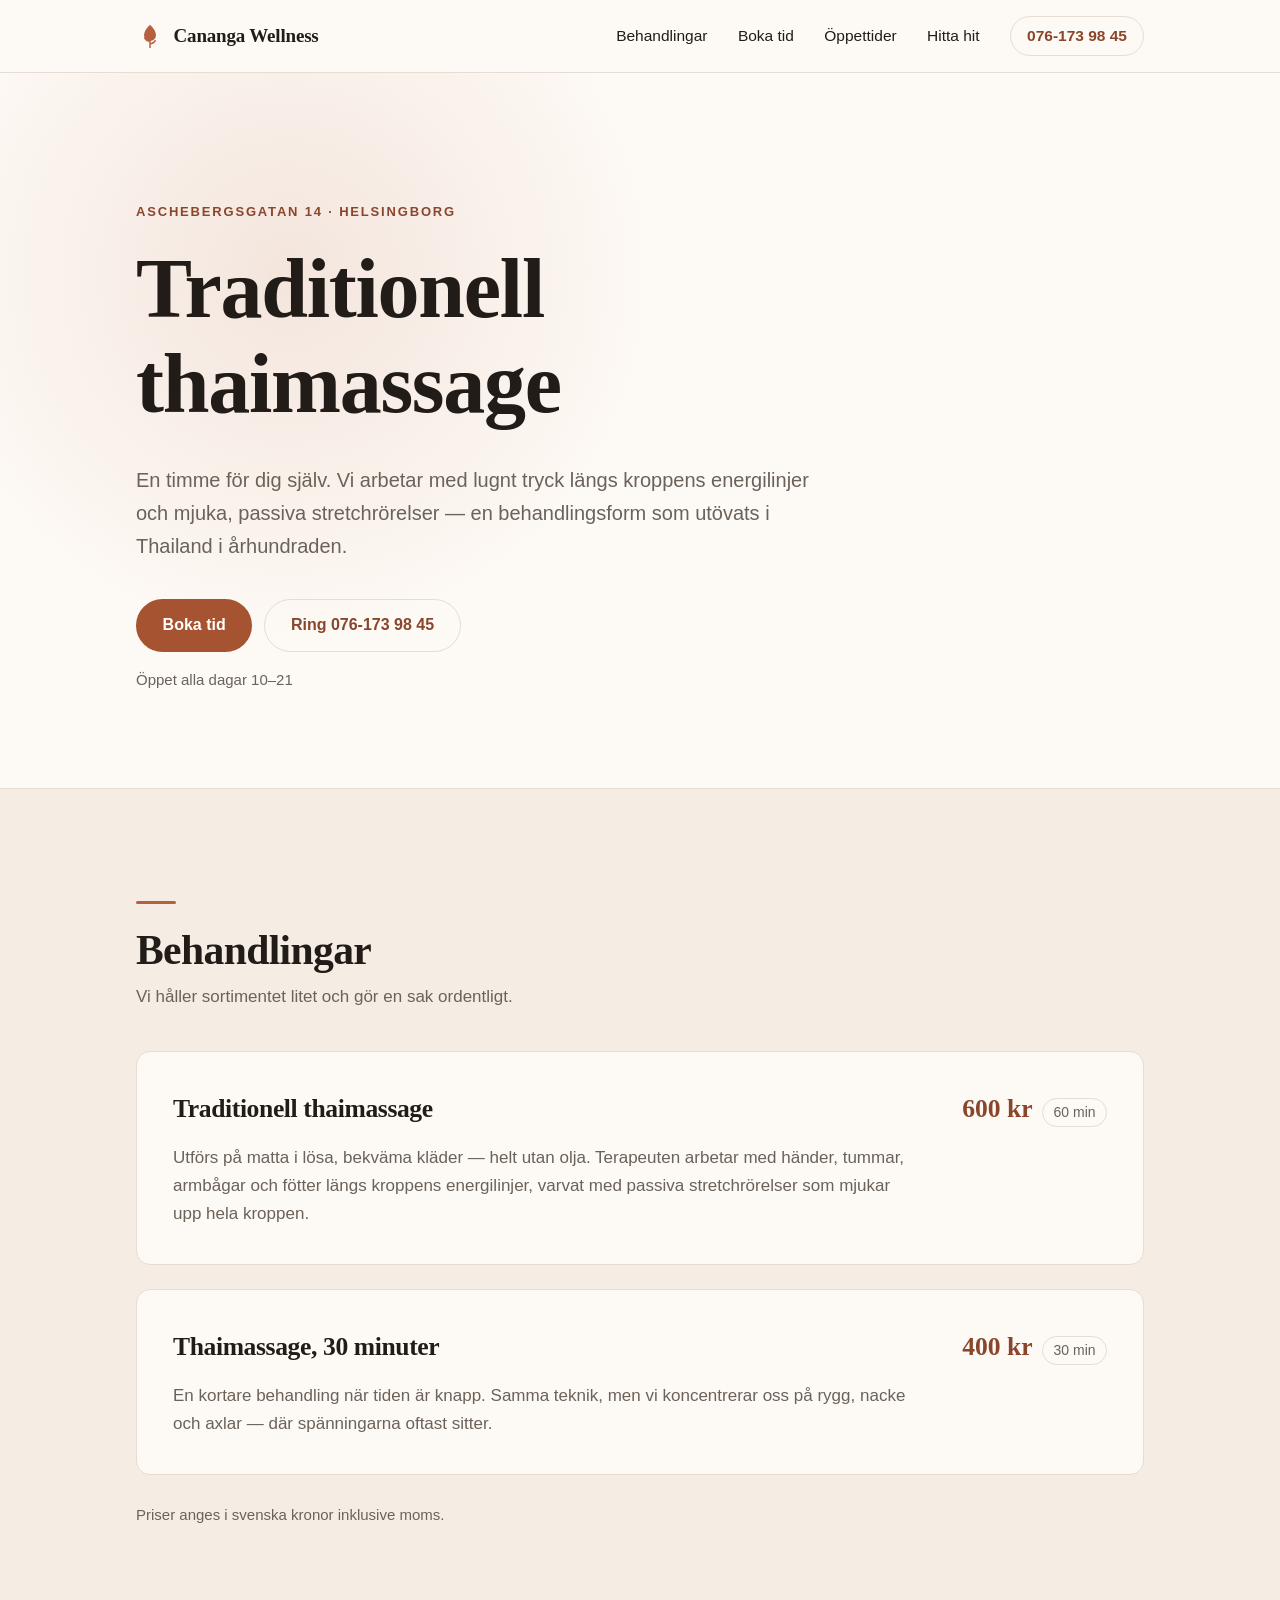
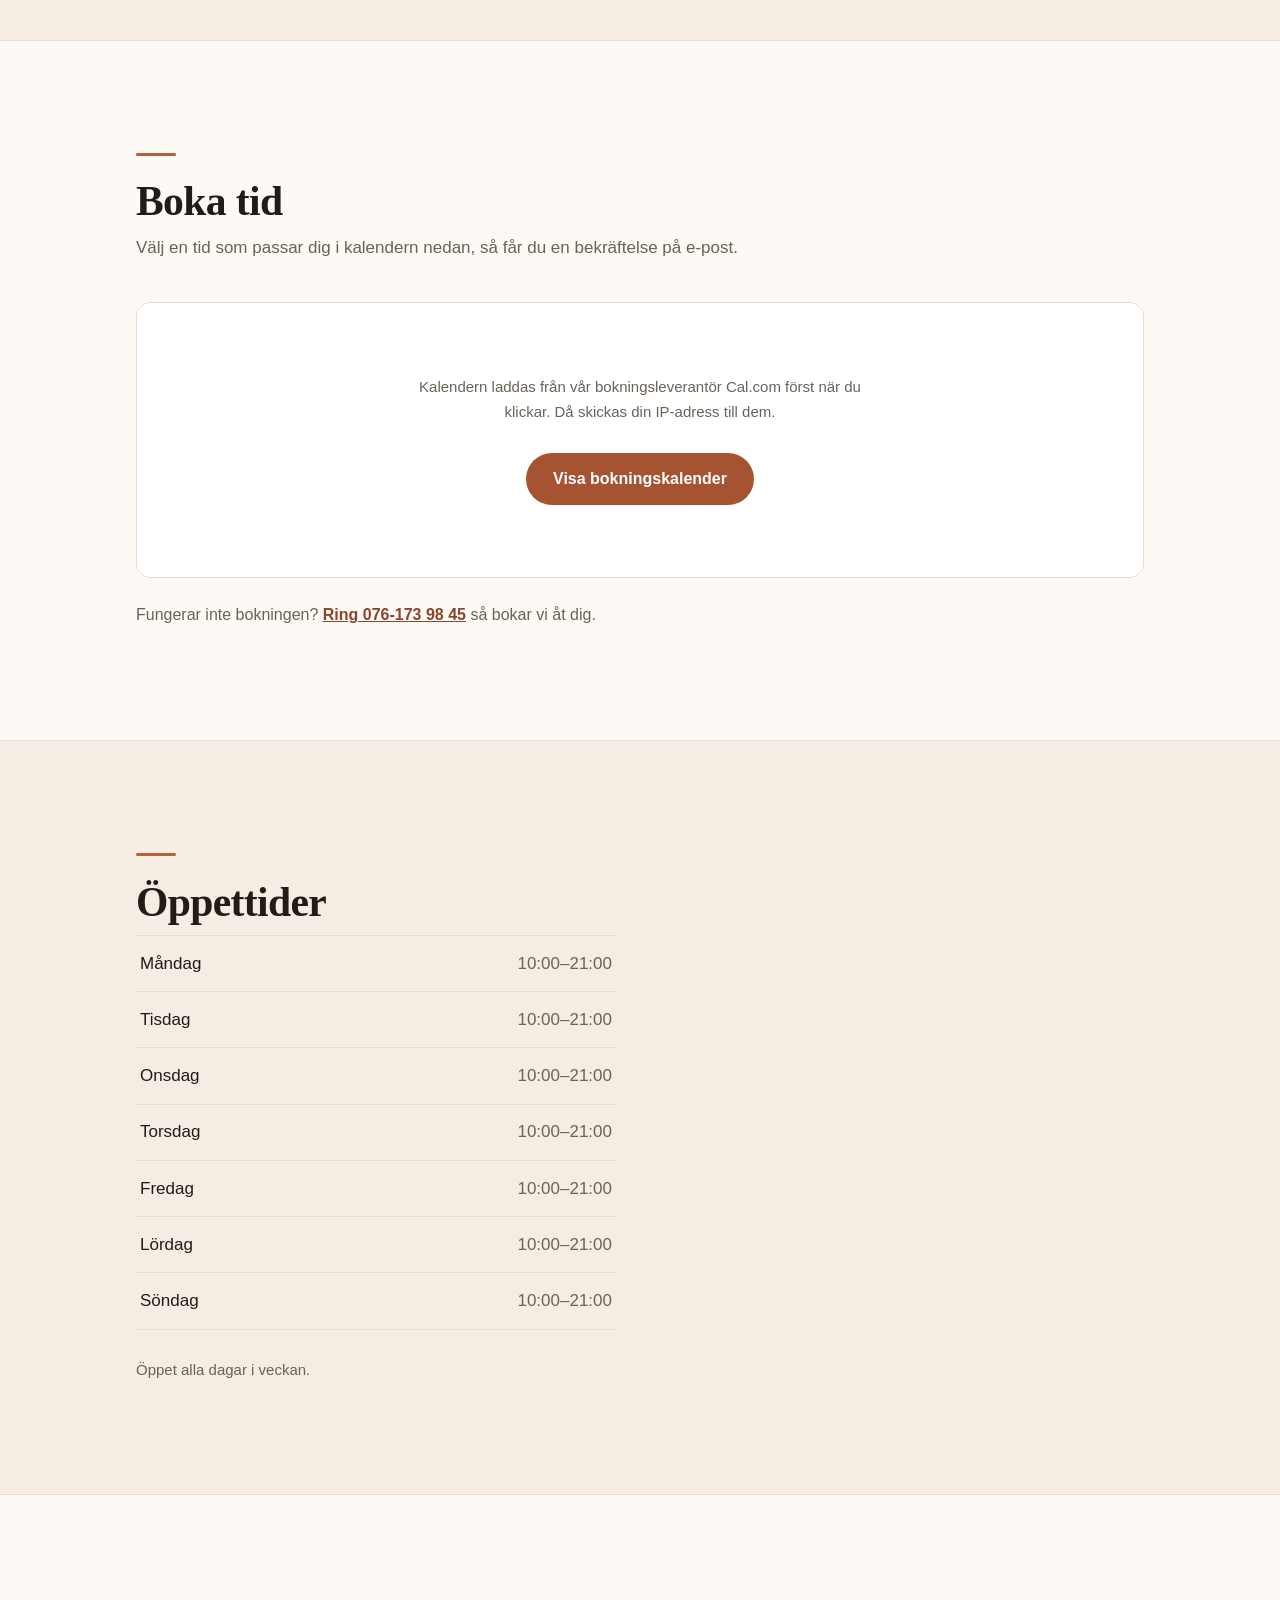
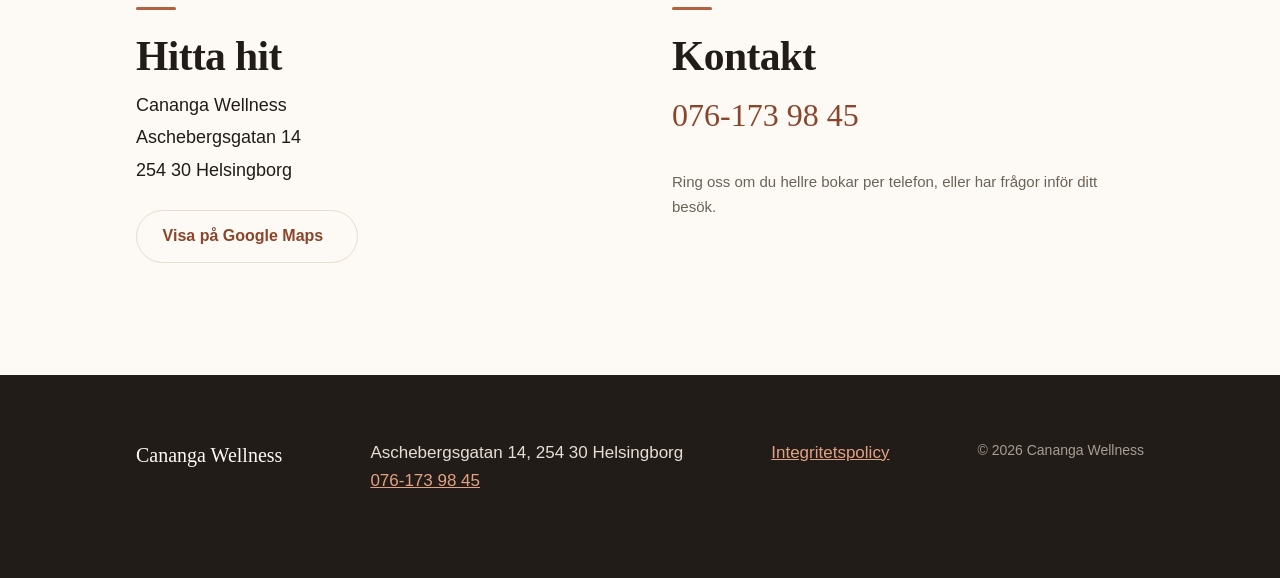
==== index.html @ cac39900 "Lägg till Thaimassage 30 minuter för 400 kr Ny behandling i översikten, med matchande Offer i JSON-L" ====
<!DOCTYPE html>
<html lang="sv">
<head>
<meta charset="utf-8">
<meta name="viewport" content="width=device-width, initial-scale=1">

<title>Cananga Wellness – Traditionell thaimassage i Helsingborg</title>
<meta name="description" content="Traditionell thaimassage i Helsingborg. 30 min för 400 kr eller 60 min för 600 kr. Öppet alla dagar 10–21 på Aschebergsgatan 14. Boka tid online.">
<link rel="canonical" href="https://peraakesson-cloud.github.io/cananga-wellness/">

<meta name="theme-color" content="#FDF9F4">
<link rel="icon" href="img/favicon.svg" type="image/svg+xml">

<!-- Open Graph / delning i sociala medier och chattappar -->
<meta property="og:type" content="website">
<meta property="og:locale" content="sv_SE">
<meta property="og:site_name" content="Cananga Wellness">
<meta property="og:title" content="Cananga Wellness – Traditionell thaimassage i Helsingborg">
<meta property="og:description" content="Traditionell thaimassage: 30 min för 400 kr eller 60 min för 600 kr. Öppet alla dagar 10–21 på Aschebergsgatan 14 i Helsingborg.">
<meta property="og:url" content="https://peraakesson-cloud.github.io/cananga-wellness/">
<meta property="og:image" content="https://peraakesson-cloud.github.io/cananga-wellness/img/og-image.png">
<meta property="og:image:width" content="1200">
<meta property="og:image:height" content="630">
<meta property="og:image:alt" content="Cananga Wellness – traditionell thaimassage i Helsingborg">
<meta name="twitter:card" content="summary_large_image">

<link rel="stylesheet" href="css/style.css">

<!-- Markerar att JavaScript fungerar, så mobilmenyn kan fällas ihop direkt.
     Utan JavaScript visas alla menylänkar som en vanlig lista i stället. -->
<script>document.documentElement.className += ' js';</script>
</head>

<body>

<a class="skip" href="#innehall">Hoppa till innehåll</a>

<header class="site-head">
  <div class="wrap site-head__inner">

    <a class="brand" href="#top">
      <span class="brand__mark" aria-hidden="true">
        <svg viewBox="0 0 32 32" width="28" height="28" focusable="false">
          <path d="M16 3c4.5 4 6.8 8 6.8 12a6.8 6.8 0 0 1-13.6 0c0-4 2.3-8 6.8-12z" fill="currentColor"/>
          <path d="M16 17v12M16 22c-2.6 0-4.7-1.4-6-3.6M16 25c2.6 0 4.7-1.4 6-3.6"
                fill="none" stroke="currentColor" stroke-width="1.7" stroke-linecap="round"/>
        </svg>
      </span>
      <span class="brand__name">Cananga&nbsp;Wellness</span>
    </a>

    <button class="nav-toggle" type="button" aria-expanded="false" aria-controls="huvudmeny">
      <span class="nav-toggle__bars" aria-hidden="true"><span></span><span></span><span></span></span>
      <span class="nav-toggle__text">Meny</span>
    </button>

    <nav id="huvudmeny" class="nav" aria-label="Huvudmeny">
      <ul class="nav__list">
        <li><a href="#behandlingar">Behandlingar</a></li>
        <li><a href="#boka">Boka tid</a></li>
        <li><a href="#oppettider">Öppettider</a></li>
        <li><a href="#hitta-hit">Hitta hit</a></li>
        <li class="nav__cta"><a class="btn btn--ghost" href="tel:+46761739845">076-173&nbsp;98&nbsp;45</a></li>
      </ul>
    </nav>

  </div>
</header>

<main id="innehall">

  <!-- ===================== HERO ===================== -->
  <section class="hero" id="top">
    <div class="wrap hero__inner">
      <p class="eyebrow">Aschebergsgatan 14 &middot; Helsingborg</p>
      <h1 class="hero__title">Traditionell thaimassage</h1>
      <p class="lead">
        En timme för dig själv. Vi arbetar med lugnt tryck längs kroppens
        energilinjer och mjuka, passiva stretchrörelser — en behandlingsform
        som utövats i Thailand i århundraden.
      </p>
      <p class="hero__actions">
        <a class="btn btn--primary" href="#boka">Boka tid</a>
        <a class="btn btn--quiet" href="tel:+46761739845">Ring 076-173&nbsp;98&nbsp;45</a>
      </p>
      <p class="hero__meta">Öppet alla dagar 10–21</p>
    </div>
  </section>

  <!-- ===================== BEHANDLINGAR ===================== -->
  <section class="section section--alt" id="behandlingar">
    <div class="wrap">
      <h2 class="section__title">Behandlingar</h2>
      <p class="section__intro">
        Vi håller sortimentet litet och gör en sak ordentligt.
      </p>

      <ul class="treatments">

        <!-- EN BEHANDLING = ETT <li>-BLOCK. Kopiera hela blocket for att lagga till fler. -->
        <li class="treatment">
          <div class="treatment__head">
            <h3 class="treatment__name">Traditionell thaimassage</h3>
            <p class="treatment__price">
              <span class="treatment__amount">600&nbsp;kr</span>
              <span class="treatment__time">60 min</span>
            </p>
          </div>
          <p class="treatment__desc">
            Utförs på matta i lösa, bekväma kläder — helt utan olja. Terapeuten
            arbetar med händer, tummar, armbågar och fötter längs kroppens
            energilinjer, varvat med passiva stretchrörelser som mjukar upp
            hela kroppen.
          </p>
        </li>

        <li class="treatment">
          <div class="treatment__head">
            <h3 class="treatment__name">Thaimassage, 30 minuter</h3>
            <p class="treatment__price">
              <span class="treatment__amount">400&nbsp;kr</span>
              <span class="treatment__time">30 min</span>
            </p>
          </div>
          <p class="treatment__desc">
            En kortare behandling när tiden är knapp. Samma teknik, men vi
            koncentrerar oss på rygg, nacke och axlar — där spänningarna
            oftast sitter.
          </p>
        </li>
        <!-- SLUT PÅ BEHANDLINGSBLOCK -->

      </ul>

      <p class="fineprint">Priser anges i svenska kronor inklusive moms.</p>
    </div>
  </section>

  <!-- ===================== BOKA ===================== -->
  <section class="section" id="boka">
    <div class="wrap">
      <h2 class="section__title">Boka tid</h2>
      <p class="section__intro">
        Välj en tid som passar dig i kalendern nedan, så får du en bekräftelse
        på e-post.
      </p>

      <!-- ==========================================================
           BOKNINGSWIDGET — START
           ==========================================================
           ALLT som rör bokningssystemet ligger mellan den här
           kommentaren och "BOKNINGSWIDGET — SLUT" längre ner.
           Inget annat på webbplatsen är beroende av det. Vill du byta
           till en annan leverantör (Bokadirekt, Setmore, Boka.se ...)
           — radera hela blocket och klistra in deras kod i stället.

           KALENDERN ÄR INKOPPLAD och pekar på event-typen "60m" hos
           Cal.com-kontot per-mikael-akesson-vjsgfw.

           VILL DU BYTA TILL EN ANNAN EVENT-TYP (t.ex. en 90-minuters):
             1. Skapa event-typen i Cal.com och kopiera dess
                inbäddningskod ("Embed" → "Inline").
             2. I den koden står två saker du behöver:
                  Cal("init", "90m", ...)        ← namnrymden
                  calLink: "ditt-namn/90m"       ← länken
             3. Skriv in dem på raderna märkta "ÄNDRA HÄR" nedan.

           GLÖM INTE: ställ in Availability i Cal.com till 10:00–21:00
           alla dagar, annars går det att boka tider ni har stängt.
           ========================================================== -->

      <div class="booking">

        <script>
          /* ÄNDRA HÄR — allt som står efter cal.com/ i din bokningslänk */
          var CAL_LINK = "per-mikael-akesson-vjsgfw/60m";

          /* Namnrymden Cal.com använder för just den här kalendern.
             Står som andra argumentet i Cal("init", "60m", ...) i koden
             du kopierar från Cal.com. Byter du event-typ — byt även här. */
          var CAL_NAMESPACE = "60m";
        </script>

        <!-- Visas innan besökaren har öppnat kalendern.
             Ingen kontakt med Cal.com sker förrän man klickar. -->
        <div class="booking__gate" id="cal-gate">
          <p class="booking__gate-text">
            Kalendern laddas från vår bokningsleverantör Cal.com först när du
            klickar. Då skickas din IP-adress till dem.
          </p>
          <button class="btn btn--primary" type="button" id="cal-load">Visa bokningskalender</button>
        </div>

        <!-- Här renderas kalendern -->
        <div class="booking__mount" id="cal-mount" hidden></div>

        <!-- Visas bara om CAL_LINK inte är ifylld ännu -->
        <div class="booking__setup" id="cal-setup" hidden>
          <p><strong>Bokningskalendern är inte inkopplad ännu.</strong></p>
          <p>
            Följ instruktionerna i kommentaren i <code>index.html</code>
            (sök efter <code>ÄNDRA HÄR</code>) för att koppla in Cal.com.
            Så länge den här rutan syns kan besökare boka via telefon.
          </p>
        </div>

        <!-- Visas om kalendern inte gick att ladda -->
        <div class="booking__error" id="cal-error" hidden>
          <p><strong>Kalendern kunde inte laddas just nu.</strong></p>
          <p>Ring oss så bokar vi åt dig.</p>
        </div>

      </div>

      <script>
      (function () {
        var PLACEHOLDER = "DITT-ANVANDARNAMN/thaimassage";
        var gate  = document.getElementById("cal-gate");
        var mount = document.getElementById("cal-mount");
        var setup = document.getElementById("cal-setup");
        var error = document.getElementById("cal-error");
        var btn   = document.getElementById("cal-load");
        if (!gate || !mount) return;

        /* Inte konfigurerad ännu → visa instruktionsrutan i stället */
        if (typeof CAL_LINK !== "string" || CAL_LINK === PLACEHOLDER || CAL_LINK === "") {
          gate.hidden = true;
          setup.hidden = false;
          return;
        }

        /* Klick-för-att-ladda: ingen tredjepartskod körs innan besökaren vill det.
           Vill du att kalendern ska laddas direkt när sidan öppnas — byt raden
           btn.addEventListener("click", load);  mot enbart:  load();          */
        btn.addEventListener("click", load);

        function load() {
          gate.hidden = true;
          mount.hidden = false;
          btn.disabled = true;

          /* Cal.coms officiella inbäddningsskript */
          (function (C, A, L) {
            var p = function (a, ar) { a.q.push(ar); };
            var d = C.document;
            C.Cal = C.Cal || function () {
              var cal = C.Cal, ar = arguments;
              if (!cal.loaded) {
                cal.ns = {}; cal.q = cal.q || [];
                var s = d.createElement("script");
                s.src = A;
                s.onerror = fail;
                d.head.appendChild(s);
                cal.loaded = true;
              }
              if (ar[0] === L) {
                var api = function () { p(api, arguments); };
                var ns = ar[1];
                api.q = api.q || [];
                if (typeof ns === "string") {
                  cal.ns[ns] = cal.ns[ns] || api;
                  p(cal.ns[ns], ar); p(cal, ["initNamespace", ns]);
                } else { p(cal, ar); }
                return;
              }
              p(cal, ar);
            };
          })(window, "https://app.cal.com/embed/embed.js", "init");

          Cal("init", CAL_NAMESPACE, { origin: "https://app.cal.com" });

          Cal.config = Cal.config || {};
          Cal.config.forwardQueryParams = true;

          Cal.ns[CAL_NAMESPACE]("inline", {
            elementOrSelector: "#cal-mount",
            config: { layout: "month_view", useSlotsViewOnSmallScreen: "true" },
            calLink: CAL_LINK
          });

          Cal.ns[CAL_NAMESPACE]("ui", {
            hideEventTypeDetails: false,
            layout: "month_view",
            cssVarsPerTheme: { light: { "cal-brand": "#A65331" } }
          });

          /* Syns ingen kalender inom 10 sekunder — visa telefonalternativet */
          setTimeout(function () {
            if (!mount.querySelector("iframe")) fail();
          }, 10000);
        }

        function fail() {
          mount.hidden = true;
          error.hidden = false;
        }
      })();
      </script>

      <noscript>
        <div class="booking__error">
          <p><strong>Bokningskalendern kräver JavaScript.</strong></p>
          <p>Ring oss så bokar vi åt dig.</p>
        </div>
      </noscript>

      <!-- ==========================================================
           BOKNINGSWIDGET — SLUT
           ========================================================== -->

      <!-- Telefonnumret ligger UTANFÖR widgeten med flit: det syns
           även om bokningssystemet ligger nere eller blockeras. -->
      <p class="booking__fallback">
        Fungerar inte bokningen?
        <a href="tel:+46761739845">Ring 076-173&nbsp;98&nbsp;45</a>
        så bokar vi åt dig.
      </p>

    </div>
  </section>

  <!-- ===================== ÖPPETTIDER ===================== -->
  <section class="section section--alt" id="oppettider">
    <div class="wrap">
      <h2 class="section__title">Öppettider</h2>

      <!-- ÖPPETTIDER — ändra tiderna här. Skriv "Stängt" på en dag ni håller stängt. -->
      <dl class="hours">
        <div class="hours__row"><dt>Måndag</dt><dd>10:00–21:00</dd></div>
        <div class="hours__row"><dt>Tisdag</dt><dd>10:00–21:00</dd></div>
        <div class="hours__row"><dt>Onsdag</dt><dd>10:00–21:00</dd></div>
        <div class="hours__row"><dt>Torsdag</dt><dd>10:00–21:00</dd></div>
        <div class="hours__row"><dt>Fredag</dt><dd>10:00–21:00</dd></div>
        <div class="hours__row"><dt>Lördag</dt><dd>10:00–21:00</dd></div>
        <div class="hours__row"><dt>Söndag</dt><dd>10:00–21:00</dd></div>
      </dl>
      <!-- SLUT ÖPPETTIDER — ändra samma tider i JSON-LD längst ner i filen -->

      <p class="fineprint">Öppet alla dagar i veckan.</p>
    </div>
  </section>

  <!-- ===================== HITTA HIT ===================== -->
  <section class="section" id="hitta-hit">
    <div class="wrap contact">
      <div class="contact__block">
        <h2 class="section__title">Hitta hit</h2>
        <address class="contact__address">
          Cananga Wellness<br>
          Aschebergsgatan 14<br>
          254 30 Helsingborg
        </address>
        <p>
          <a class="btn btn--quiet" href="https://www.google.com/maps/search/?api=1&amp;query=Aschebergsgatan+14%2C+254+30+Helsingborg"
             target="_blank" rel="noopener noreferrer">
            Visa på Google Maps<span class="visually-hidden"> (öppnas i ny flik)</span>
          </a>
        </p>
      </div>

      <div class="contact__block">
        <h2 class="section__title">Kontakt</h2>
        <p class="contact__phone">
          <a href="tel:+46761739845">076-173&nbsp;98&nbsp;45</a>
        </p>
        <p class="fineprint">Ring oss om du hellre bokar per telefon, eller har frågor inför ditt besök.</p>

        <!-- E-POST: fyll i adressen och ta bort kommentarstecknen runt raden för att visa den
        <p class="contact__mail"><a href="mailto:info@example.se">info@example.se</a></p>
        -->
      </div>
    </div>
  </section>

</main>

<footer class="site-foot">
  <div class="wrap site-foot__inner">
    <p class="site-foot__brand">Cananga Wellness</p>
    <p>
      Aschebergsgatan 14, 254 30 Helsingborg<br>
      <a href="tel:+46761739845">076-173&nbsp;98&nbsp;45</a>
    </p>
    <p>
      <a href="integritetspolicy.html">Integritetspolicy</a>
    </p>
    <p class="site-foot__copy">&copy; <span id="ar">2026</span> Cananga Wellness</p>
  </div>
</footer>

<!-- Fast bokningsknapp i underkant på mobil -->
<div class="mobile-cta" id="mobil-cta" hidden>
  <a class="btn btn--primary" href="#boka">Boka tid</a>
  <a class="btn btn--quiet" href="tel:+46761739845">Ring</a>
</div>

<script src="js/main.js"></script>

<!-- =========================================================
     STRUKTURERAD DATA för Google (schema.org).
     Ändrar du adress, telefon, pris eller öppettider ovan —
     ändra samma sak här, annars visar Google gammal info.
     ========================================================= -->
<script type="application/ld+json">
{
  "@context": "https://schema.org",
  "@type": "DaySpa",
  "name": "Cananga Wellness",
  "description": "Traditionell thaimassage i Helsingborg. 60 minuters behandling.",
  "url": "https://peraakesson-cloud.github.io/cananga-wellness/",
  "image": "https://peraakesson-cloud.github.io/cananga-wellness/img/og-image.png",
  "telephone": "+46761739845",
  "priceRange": "400–600 kr",
  "currenciesAccepted": "SEK",
  "address": {
    "@type": "PostalAddress",
    "streetAddress": "Aschebergsgatan 14",
    "postalCode": "254 30",
    "addressLocality": "Helsingborg",
    "addressRegion": "Skåne län",
    "addressCountry": "SE"
  },
  "hasMap": "https://www.google.com/maps/search/?api=1&query=Aschebergsgatan+14%2C+254+30+Helsingborg",
  "openingHoursSpecification": [
    {
      "@type": "OpeningHoursSpecification",
      "dayOfWeek": ["Monday","Tuesday","Wednesday","Thursday","Friday","Saturday","Sunday"],
      "opens": "10:00",
      "closes": "21:00"
    }
  ],
  "makesOffer": [
    {
      "@type": "Offer",
      "price": "600",
      "priceCurrency": "SEK",
      "availability": "https://schema.org/InStock",
      "itemOffered": {
        "@type": "Service",
        "name": "Traditionell thaimassage",
        "serviceType": "Thaimassage"
      }
    },
    {
      "@type": "Offer",
      "price": "400",
      "priceCurrency": "SEK",
      "availability": "https://schema.org/InStock",
      "itemOffered": {
        "@type": "Service",
        "name": "Thaimassage, 30 minuter",
        "serviceType": "Thaimassage"
      }
    }
  ]
}
</script>

</body>
</html>
---- css/style.css ----
/* ==========================================================================
   Cananga Wellness — stilmall
   --------------------------------------------------------------------------
   Vill du byta färg på hela webbplatsen? Ändra bara värdena under :root
   här nedanför. Allt annat följer med automatiskt.
   ========================================================================== */

:root {

  /* --- FÄRGER ------------------------------------------------------------
     Kontrast mot gräddvit bakgrund (WCAG AA kräver minst 4,5:1 för text):
       --ink        på --cream ... 15,9:1
       --ink-soft   på --cream ...  5,7:1
       --accent-ink på --cream ...  6,7:1
       vit text     på --accent-deep 5,4:1
     Byter du färger — kontrollera på https://webaim.org/resources/contrastchecker/
     -------------------------------------------------------------------- */
  --cream:       #FDF9F4;   /* sidbakgrund */
  --cream-alt:   #F5EDE4;   /* varannan sektion */
  --ink:         #211C18;   /* brödtext och rubriker */
  --ink-soft:    #6B6259;   /* dämpad text */
  --accent:      #B5603F;   /* dekor: linjer, ikoner */
  --accent-deep: #A65331;   /* knappbakgrund (vit text ovanpå) */
  --accent-ink:  #8A462C;   /* länkar och accentfärgad text */
  --line:        #E7DCD1;   /* tunna avdelare */
  --white:       #FFFFFF;

  /* --- TYPSNITT (systemtypsnitt, laddas inte från nätet) --------------- */
  --font-display: "Iowan Old Style", "Palatino Linotype", Palatino,
                  "Book Antiqua", Georgia, "Times New Roman", serif;
  --font-body:    -apple-system, BlinkMacSystemFont, "Segoe UI", Roboto,
                  "Helvetica Neue", Arial, "Noto Sans", sans-serif;

  /* --- MÅTT ------------------------------------------------------------ */
  --wrap:      68rem;
  --gutter:    clamp(1.25rem, 5vw, 2.5rem);
  --section-y: clamp(3.5rem, 10vw, 7rem);
  --radius:    14px;
}

/* --------------------------------------------------------------------------
   Grundläggande återställning
   -------------------------------------------------------------------------- */

*, *::before, *::after { box-sizing: border-box; }

html {
  scroll-behavior: smooth;
  scroll-padding-top: 5rem;      /* så rubriken inte hamnar under sidhuvudet */
  -webkit-text-size-adjust: 100%;
}

body {
  margin: 0;
  background: var(--cream);
  color: var(--ink);
  font-family: var(--font-body);
  font-size: 1.0625rem;
  line-height: 1.65;
  -webkit-font-smoothing: antialiased;
  text-rendering: optimizeLegibility;
}

h1, h2, h3 {
  font-family: var(--font-display);
  font-weight: 600;
  line-height: 1.12;
  letter-spacing: -0.015em;
  margin: 0 0 0.5em;
  text-wrap: balance;
}

p { margin: 0 0 1.15em; }
p:last-child { margin-bottom: 0; }

a { color: var(--accent-ink); }
a:hover { text-decoration-thickness: 2px; }

ul { margin: 0; padding: 0; list-style: none; }

img, svg { max-width: 100%; height: auto; }

code {
  font-family: ui-monospace, SFMono-Regular, Menlo, Consolas, monospace;
  font-size: 0.9em;
  background: var(--cream-alt);
  padding: 0.1em 0.35em;
  border-radius: 4px;
}

[hidden] { display: none !important; }

/* Synlig tangentbordsfokus — viktigt för tillgänglighet */
:focus-visible {
  outline: 3px solid var(--accent-ink);
  outline-offset: 3px;
  border-radius: 3px;
}

/* --------------------------------------------------------------------------
   Hjälpklasser
   -------------------------------------------------------------------------- */

.wrap {
  width: 100%;
  max-width: var(--wrap);
  margin-inline: auto;
  padding-inline: var(--gutter);
}

.visually-hidden {
  position: absolute;
  width: 1px; height: 1px;
  padding: 0; margin: -1px;
  overflow: hidden;
  clip-path: inset(50%);
  white-space: nowrap;
}

/* "Hoppa till innehåll" — syns bara vid tangentbordsnavigering */
.skip {
  position: absolute;
  left: 0.75rem;
  top: -4rem;
  z-index: 100;
  background: var(--ink);
  color: var(--cream);
  padding: 0.7rem 1.1rem;
  border-radius: 0 0 var(--radius) var(--radius);
  text-decoration: none;
  transition: top 0.15s ease;
}
.skip:focus { top: 0; }

.eyebrow {
  font-size: 0.8125rem;
  letter-spacing: 0.14em;
  text-transform: uppercase;
  color: var(--accent-ink);
  font-weight: 600;
  margin-bottom: 1.25rem;
}

.lead {
  font-size: clamp(1.0625rem, 1.4vw + 0.7rem, 1.25rem);
  color: var(--ink-soft);
  max-width: 34em;
}

.fineprint {
  font-size: 0.9375rem;
  color: var(--ink-soft);
  margin-top: 1.75rem;
}

/* --------------------------------------------------------------------------
   Knappar
   -------------------------------------------------------------------------- */

.btn {
  display: inline-flex;
  align-items: center;
  justify-content: center;
  gap: 0.5rem;
  min-height: 3rem;                /* bekväm träffyta på mobil */
  padding: 0.75rem 1.6rem;
  border: 1px solid transparent;
  border-radius: 999px;
  font: inherit;
  font-weight: 600;
  font-size: 1rem;
  text-decoration: none;
  cursor: pointer;
  transition: background-color 0.15s ease, color 0.15s ease,
              border-color 0.15s ease, transform 0.1s ease;
}
.btn:active { transform: translateY(1px); }

.btn--primary {
  background: var(--accent-deep);
  color: var(--white);
}
.btn--primary:hover { background: #8F4728; }
.btn--primary:disabled { opacity: 0.55; cursor: default; }

.btn--quiet {
  background: transparent;
  color: var(--accent-ink);
  border-color: var(--line);
}
.btn--quiet:hover {
  border-color: var(--accent);
  background: var(--cream-alt);
}

.btn--ghost {
  background: transparent;
  color: var(--accent-ink);
  border-color: var(--line);
  min-height: 2.5rem;
  padding: 0.4rem 1rem;
  font-size: 0.9375rem;
}
.btn--ghost:hover { border-color: var(--accent); }

/* --------------------------------------------------------------------------
   Sidhuvud och meny
   -------------------------------------------------------------------------- */

.site-head {
  border-bottom: 1px solid var(--line);
  background: var(--cream);
}

.site-head__inner {
  display: flex;
  align-items: center;
  justify-content: space-between;
  gap: 1rem;
  min-height: 4.5rem;
  flex-wrap: wrap;
}

.brand {
  display: inline-flex;
  align-items: center;
  gap: 0.6rem;
  color: var(--ink);
  text-decoration: none;
  font-family: var(--font-display);
  font-size: 1.1875rem;
  font-weight: 600;
  letter-spacing: -0.01em;
}
.brand__mark { color: var(--accent); display: inline-flex; }

.nav__list {
  display: flex;
  align-items: center;
  gap: clamp(1rem, 2.5vw, 1.9rem);
}

.nav a {
  color: var(--ink);
  text-decoration: none;
  font-size: 0.96875rem;
  padding-block: 0.4rem;
}
.nav a:hover { color: var(--accent-ink); }
.nav__cta a { color: var(--accent-ink); }

.nav-toggle { display: none; }

/* Mobilmeny: JS lägger klassen "js" på <html>, därför göms menyn bara
   när JavaScript faktiskt fungerar. Utan JS syns alla länkar direkt. */
@media (max-width: 47.99em) {
  .js .nav-toggle {
    display: inline-flex;
    align-items: center;
    gap: 0.55rem;
    background: transparent;
    border: 1px solid var(--line);
    border-radius: 999px;
    padding: 0.5rem 1rem;
    font: inherit;
    font-size: 0.9375rem;
    font-weight: 600;
    color: var(--ink);
    cursor: pointer;
  }
  .nav-toggle__bars {
    display: inline-grid;
    gap: 3px;
    width: 16px;
  }
  .nav-toggle__bars span {
    height: 2px;
    background: currentColor;
    border-radius: 2px;
  }

  .js .nav { display: none; flex-basis: 100%; }
  .js .nav[data-open="true"] { display: block; }

  .nav__list {
    flex-direction: column;
    align-items: stretch;
    gap: 0;
    padding-bottom: 0.75rem;
  }
  .nav__list > li + li { border-top: 1px solid var(--line); }
  .nav a { display: block; padding: 0.85rem 0.25rem; }
  .nav__cta { padding-top: 0.75rem; border-top: 0 !important; }
  .nav__cta a { display: inline-flex; }
}

/* --------------------------------------------------------------------------
   Hero
   -------------------------------------------------------------------------- */

.hero {
  padding-block: clamp(3.5rem, 12vw, 8rem) clamp(3rem, 9vw, 6rem);
  position: relative;
  overflow: hidden;
}

/* Mjuk, dekorativ ljusfläck bakom rubriken */
.hero::before {
  content: "";
  position: absolute;
  inset: -30% 45% auto auto;
  width: min(52rem, 90vw);
  aspect-ratio: 1;
  background: radial-gradient(circle, rgba(181, 96, 63, 0.13), transparent 62%);
  pointer-events: none;
  z-index: 0;
}

.hero__inner { position: relative; z-index: 1; }

.hero__title {
  font-size: clamp(2.75rem, 10vw, 5.25rem);
  margin-bottom: 0.4em;
  /* Smal spalt så rubriken bryts i två rader — utan <br>, så att
     skärmläsare läser "Traditionell thaimassage" som två ord. */
  max-width: 9em;
}

.hero__actions {
  display: flex;
  flex-wrap: wrap;
  gap: 0.75rem;
  margin-top: 2.25rem;
  margin-bottom: 1rem;
}

.hero__meta {
  font-size: 0.9375rem;
  color: var(--ink-soft);
}

/* --------------------------------------------------------------------------
   Sektioner
   -------------------------------------------------------------------------- */

.section { padding-block: var(--section-y); }

.section--alt {
  background: var(--cream-alt);
  border-block: 1px solid var(--line);
}

.section__title {
  font-size: clamp(1.75rem, 4.5vw, 2.6rem);
  margin-bottom: 0.6rem;
}

/* Kort accentstreck ovanför varje sektionsrubrik */
.section__title::before {
  content: "";
  display: block;
  width: 2.5rem;
  height: 3px;
  background: var(--accent);
  border-radius: 2px;
  margin-bottom: 1.4rem;
}

.section__intro {
  color: var(--ink-soft);
  max-width: 38em;
  margin-bottom: 2.5rem;
}

/* --------------------------------------------------------------------------
   Behandlingar
   -------------------------------------------------------------------------- */

.treatments {
  display: grid;
  gap: 1.25rem;
}

.treatment {
  background: var(--cream);
  border: 1px solid var(--line);
  border-radius: var(--radius);
  padding: clamp(1.5rem, 4vw, 2.25rem);
}

.treatment__head {
  display: flex;
  flex-wrap: wrap;
  align-items: baseline;
  justify-content: space-between;
  gap: 0.5rem 1.5rem;
  margin-bottom: 0.85rem;
}

.treatment__name {
  font-size: clamp(1.3rem, 3vw, 1.6rem);
  margin: 0;
}

.treatment__price {
  margin: 0;
  display: flex;
  align-items: baseline;
  gap: 0.6rem;
  white-space: nowrap;
}

.treatment__amount {
  font-family: var(--font-display);
  font-size: clamp(1.3rem, 3vw, 1.6rem);
  font-weight: 600;
  color: var(--accent-ink);
}

.treatment__time {
  font-size: 0.875rem;
  color: var(--ink-soft);
  border: 1px solid var(--line);
  border-radius: 999px;
  padding: 0.15rem 0.65rem;
}

.treatment__desc {
  color: var(--ink-soft);
  max-width: 44em;
  margin: 0;
}

/* --------------------------------------------------------------------------
   Bokning
   -------------------------------------------------------------------------- */

.booking {
  border: 1px solid var(--line);
  border-radius: var(--radius);
  background: var(--white);
  overflow: hidden;
}

.booking__gate {
  padding: clamp(2.5rem, 8vw, 4.5rem) clamp(1.25rem, 5vw, 2.5rem);
  text-align: center;
}

.booking__gate-text {
  color: var(--ink-soft);
  font-size: 0.9375rem;
  max-width: 30em;
  margin-inline: auto;
  margin-bottom: 1.75rem;
}

.booking__mount {
  min-height: 34rem;
  width: 100%;
  overflow: auto;
}

.booking__setup,
.booking__error {
  padding: clamp(1.5rem, 5vw, 2.25rem);
  background: #FBF3E4;
  border-top: 3px solid var(--accent);
  color: var(--ink);
  font-size: 0.96875rem;
}
.booking__setup p:last-child,
.booking__error p:last-child { margin-bottom: 0; }

.booking__fallback {
  margin-top: 1.5rem;
  font-size: 1rem;
  color: var(--ink-soft);
}
.booking__fallback a { font-weight: 600; white-space: nowrap; }

/* --------------------------------------------------------------------------
   Öppettider
   -------------------------------------------------------------------------- */

.hours {
  margin: 0;
  max-width: 30rem;
  border-top: 1px solid var(--line);
}

.hours__row {
  display: flex;
  justify-content: space-between;
  gap: 1.5rem;
  padding: 0.85rem 0.25rem;
  border-bottom: 1px solid var(--line);
}

.hours dt { color: var(--ink); }
.hours dd {
  margin: 0;
  color: var(--ink-soft);
  font-variant-numeric: tabular-nums;
}

/* --------------------------------------------------------------------------
   Hitta hit / kontakt
   -------------------------------------------------------------------------- */

.contact {
  display: grid;
  gap: clamp(2.5rem, 7vw, 4rem);
}

.contact__address {
  font-style: normal;
  font-size: 1.125rem;
  line-height: 1.8;
  margin-bottom: 1.5rem;
}

.contact__phone {
  font-family: var(--font-display);
  font-size: clamp(1.5rem, 4.5vw, 2rem);
  margin-bottom: 0.75rem;
}
.contact__phone a { text-decoration: none; }
.contact__phone a:hover { text-decoration: underline; }

/* --------------------------------------------------------------------------
   Sidfot
   -------------------------------------------------------------------------- */

.site-foot {
  background: var(--ink);
  color: #E6DED6;
  padding-block: clamp(2.5rem, 7vw, 4rem);
}

.site-foot a { color: #E3A184; }          /* 7,8:1 mot mörk bakgrund */

.site-foot__inner {
  display: grid;
  gap: 1.5rem;
}

.site-foot__brand {
  font-family: var(--font-display);
  font-size: 1.25rem;
  color: var(--cream);
  margin: 0;
}

.site-foot__copy {
  font-size: 0.875rem;
  color: #A79C92;                          /* 5,4:1 mot --ink */
  margin: 0;
}

/* --------------------------------------------------------------------------
   Fast bokningsknapp längst ner på mobil
   -------------------------------------------------------------------------- */

.mobile-cta {
  position: fixed;
  left: 0; right: 0; bottom: 0;
  z-index: 50;
  display: flex;
  gap: 0.6rem;
  padding: 0.7rem var(--gutter);
  padding-bottom: calc(0.7rem + env(safe-area-inset-bottom, 0px));
  background: rgba(253, 249, 244, 0.94);
  backdrop-filter: blur(8px);
  border-top: 1px solid var(--line);
}
.mobile-cta .btn { flex: 1; }
.mobile-cta .btn--quiet { flex: 0 0 auto; background: var(--white); }

/* Extra luft i botten så sidfoten inte hamnar bakom knapparna */
body.has-mobile-cta { padding-bottom: 5.5rem; }

@media (min-width: 48em) {
  .mobile-cta { display: none !important; }
  body.has-mobile-cta { padding-bottom: 0; }
}

/* --------------------------------------------------------------------------
   Innehållssidor (integritetspolicy, 404)
   -------------------------------------------------------------------------- */

.page { padding-block: clamp(3rem, 8vw, 5rem); }

.prose { max-width: 42rem; }

.prose h1 { font-size: clamp(2rem, 6vw, 3rem); margin-bottom: 0.6em; }

.prose h2 {
  font-size: clamp(1.25rem, 3vw, 1.6rem);
  margin-top: 2.5rem;
  margin-bottom: 0.6rem;
}

.prose h3 {
  font-family: var(--font-body);
  font-size: 1.0625rem;
  font-weight: 700;
  margin-top: 1.75rem;
  margin-bottom: 0.35rem;
}

.prose ul {
  list-style: disc;
  padding-left: 1.3rem;
  margin-bottom: 1.15em;
  color: var(--ink-soft);
}
.prose li { margin-bottom: 0.45em; }

.prose p { color: var(--ink-soft); }
.prose strong { color: var(--ink); }

.prose__updated {
  font-size: 0.9375rem;
  color: var(--ink-soft);
  border-left: 3px solid var(--accent);
  padding-left: 1rem;
  margin-bottom: 2.5rem;
}

.prose__note {
  background: var(--cream-alt);
  border: 1px solid var(--line);
  border-radius: var(--radius);
  padding: 1.25rem 1.4rem;
  font-size: 0.96875rem;
  margin-block: 1.75rem;
}

/* 404 */
.notfound {
  text-align: center;
  padding-block: clamp(4rem, 15vw, 9rem);
}
.notfound__code {
  font-family: var(--font-display);
  font-size: clamp(4rem, 18vw, 8rem);
  color: var(--accent);
  line-height: 1;
  margin: 0 0 0.5rem;
}
.notfound__actions {
  display: flex;
  flex-wrap: wrap;
  gap: 0.75rem;
  justify-content: center;
  margin-top: 2.25rem;
}

/* --------------------------------------------------------------------------
   Större skärmar
   -------------------------------------------------------------------------- */

@media (min-width: 48em) {

  .treatments { gap: 1.5rem; }

  .contact {
    grid-template-columns: 1fr 1fr;
    align-items: start;
  }

  .site-foot__inner {
    grid-template-columns: repeat(2, auto);
    justify-content: space-between;
    align-items: start;
    gap: 2rem 4rem;
  }
}

@media (min-width: 64em) {
  .site-foot__inner { grid-template-columns: repeat(4, auto); }
}

/* --------------------------------------------------------------------------
   Respektera systeminställning för minskad rörelse
   -------------------------------------------------------------------------- */

@media (prefers-reduced-motion: reduce) {
  html { scroll-behavior: auto; }
  *, *::before, *::after {
    animation-duration: 0.01ms !important;
    animation-iteration-count: 1 !important;
    transition-duration: 0.01ms !important;
  }
}

/* --------------------------------------------------------------------------
   Utskrift
   -------------------------------------------------------------------------- */

@media print {
  .site-head, .mobile-cta, .booking, .skip { display: none !important; }
  body { background: #fff; color: #000; font-size: 11pt; }
  .section--alt { background: none; }
}
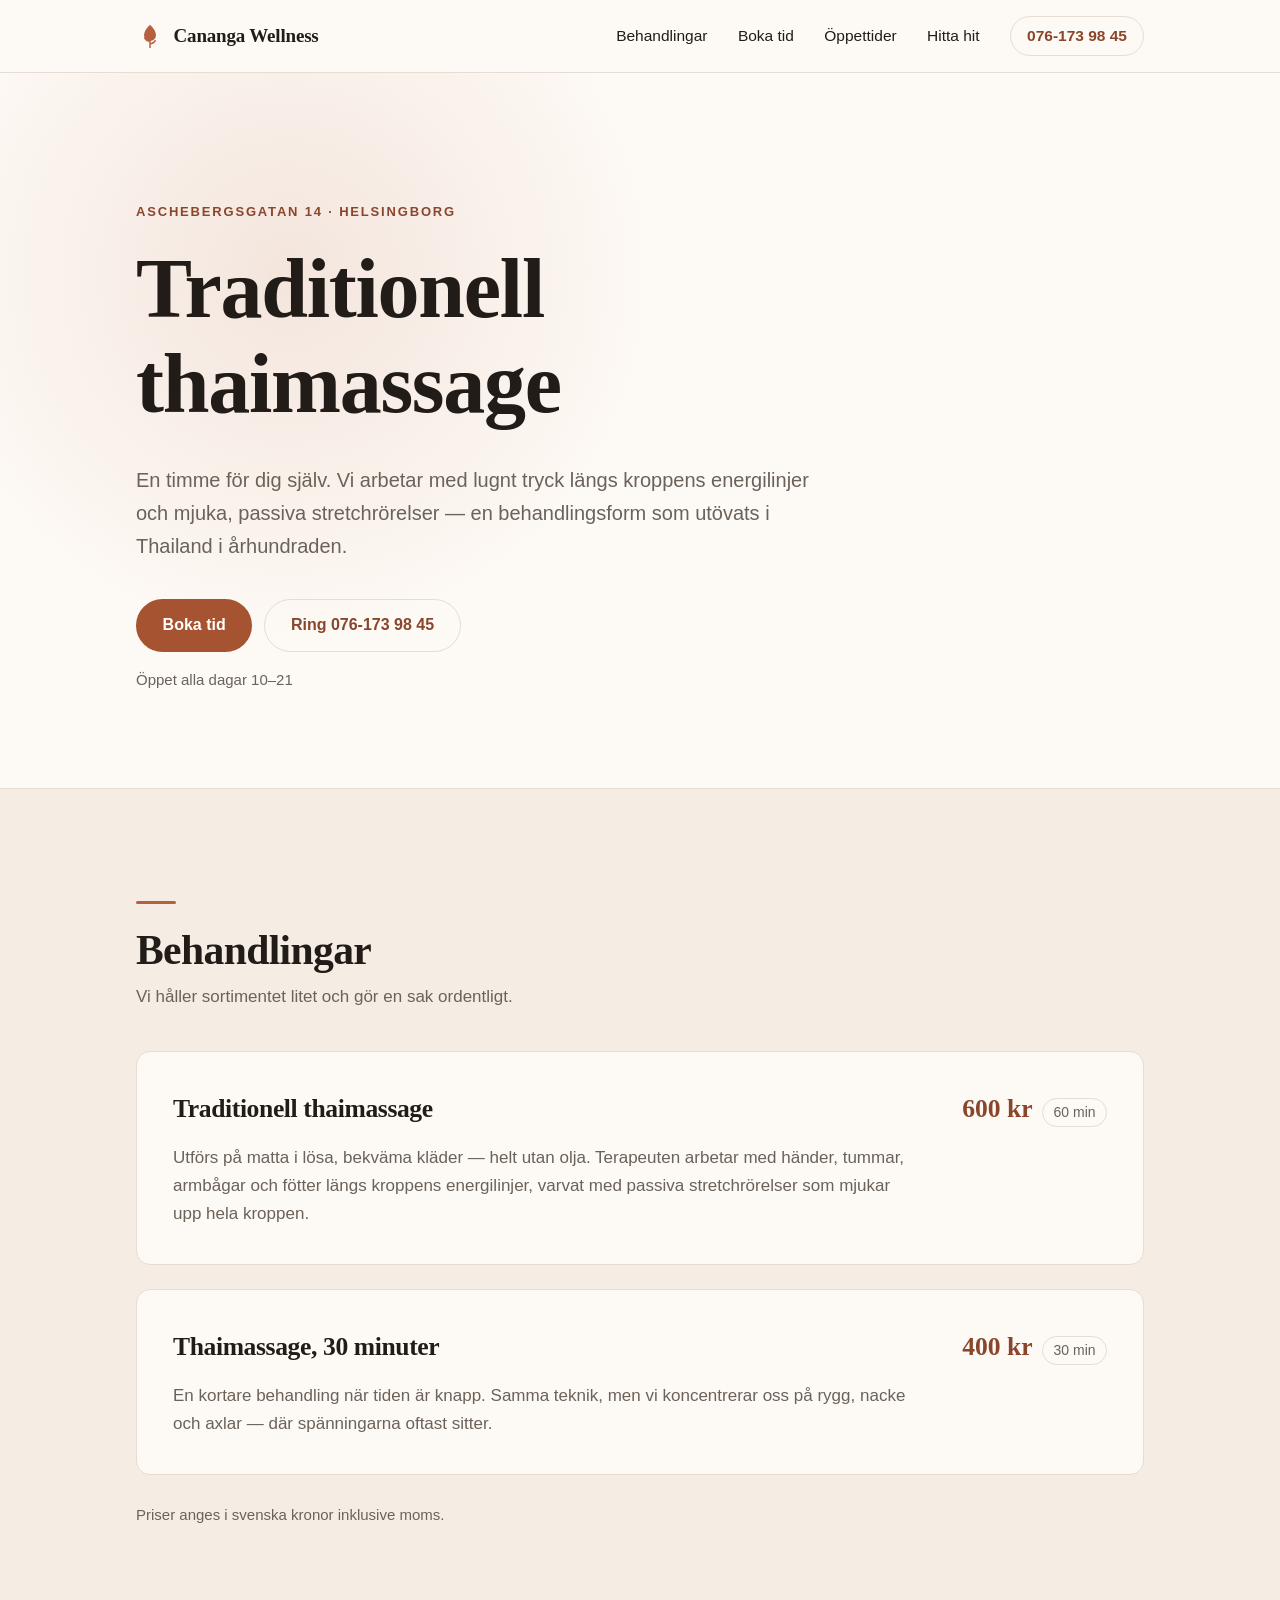
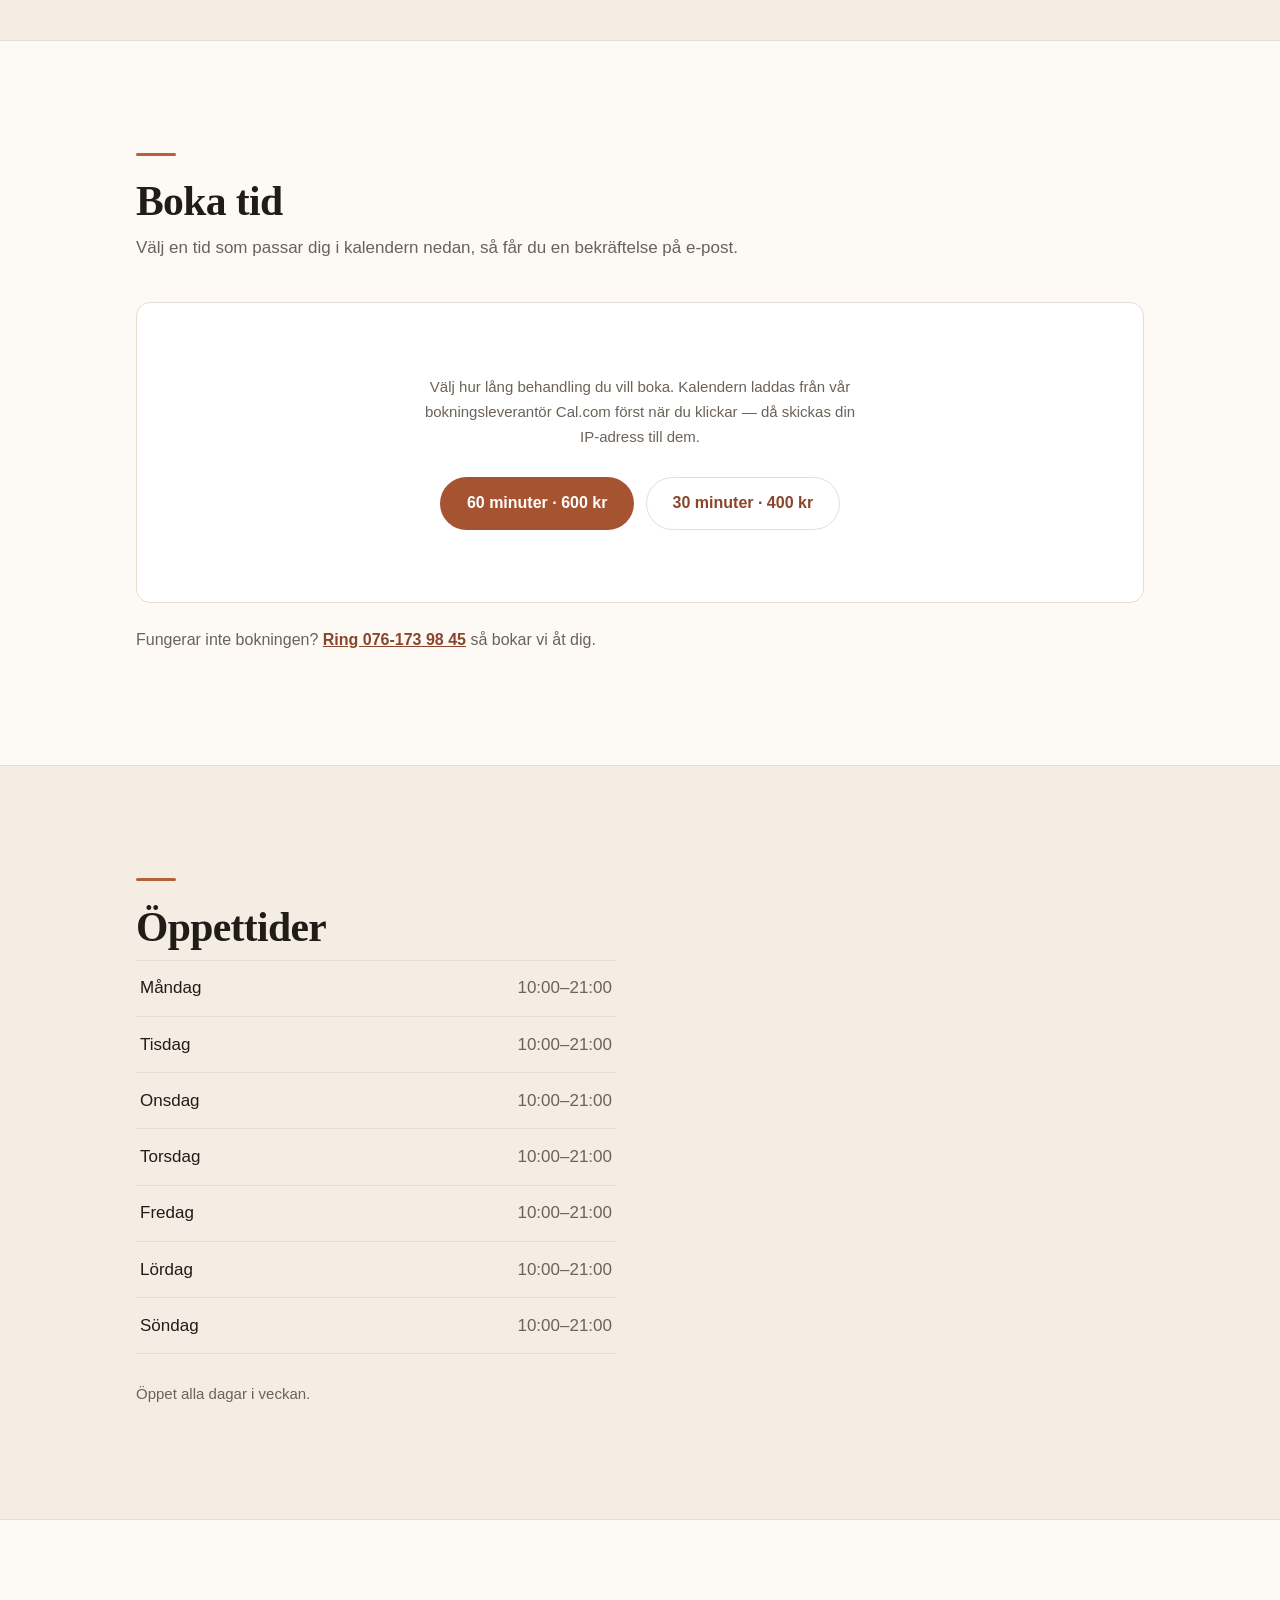
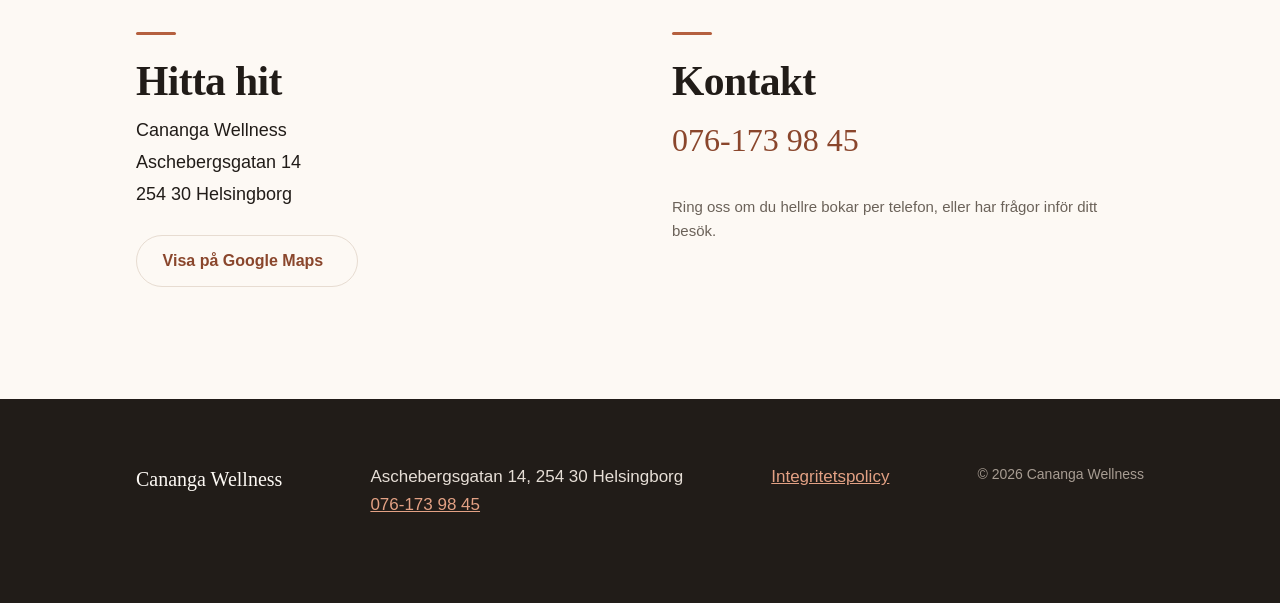
==== commit 28f4e0d7: "Bokning: välj mellan 30 och 60 minuter Bokningsblocket hanterar nu flera behandlingar via listan CAL" ====
--- a/index.html
+++ b/index.html
@@ -154,16 +154,20 @@
            till en annan leverantör (Bokadirekt, Setmore, Boka.se ...)
            — radera hela blocket och klistra in deras kod i stället.
 
-           KALENDERN ÄR INKOPPLAD och pekar på event-typen "60m" hos
-           Cal.com-kontot per-mikael-akesson-vjsgfw.
-
-           VILL DU BYTA TILL EN ANNAN EVENT-TYP (t.ex. en 90-minuters):
-             1. Skapa event-typen i Cal.com och kopiera dess
+           KALENDERN ÄR INKOPPLAD mot Cal.com-kontot
+           per-mikael-akesson-vjsgfw och kan boka två behandlingar:
+           "60min" (600 kr) och "30min" (400 kr).
+
+           Besökaren väljer först längd, sedan tid. Knapparna byggs
+           automatiskt utifrån listan CAL_EVENTS nedan.
+
+           VILL DU LÄGGA TILL EN BEHANDLING (t.ex. en 90-minuters):
+             1. Skapa event-typen i Cal.com och öppna dess
                 inbäddningskod ("Embed" → "Inline").
              2. I den koden står två saker du behöver:
-                  Cal("init", "90m", ...)        ← namnrymden
-                  calLink: "ditt-namn/90m"       ← länken
-             3. Skriv in dem på raderna märkta "ÄNDRA HÄR" nedan.
+                  Cal("init", "90min", ...)        ← namespace
+                  calLink: "ditt-namn/90min"       ← link
+             3. Kopiera en rad i CAL_EVENTS nedan och fyll i dem.
 
            GLÖM INTE: ställ in Availability i Cal.com till 10:00–21:00
            alla dagar, annars går det att boka tider ni har stängt.
@@ -172,27 +176,40 @@
       <div class="booking">
 
         <script>
-          /* ÄNDRA HÄR — allt som står efter cal.com/ i din bokningslänk */
-          var CAL_LINK = "per-mikael-akesson-vjsgfw/60m";
-
-          /* Namnrymden Cal.com använder för just den här kalendern.
-             Står som andra argumentet i Cal("init", "60m", ...) i koden
-             du kopierar från Cal.com. Byter du event-typ — byt även här. */
-          var CAL_NAMESPACE = "60m";
+          /* ÄNDRA HÄR — en rad per behandling som ska gå att boka online.
+
+               label + price = texten på knappen här på webbplatsen
+               link          = allt som står efter cal.com/ i bokningslänken
+               namespace     = andra argumentet i Cal("init", "...", ...)
+
+             Både link och namespace hittar du i inbäddningskoden hos
+             Cal.com (Event Type → Embed → Inline).
+
+             Lägg till en behandling genom att kopiera en hel rad.
+             Ta bort en genom att radera raden. Knapparna på sidan
+             byggs automatiskt utifrån den här listan. */
+          var CAL_EVENTS = [
+            { label: "60 minuter", price: "600 kr", link: "per-mikael-akesson-vjsgfw/60min", namespace: "60min" },
+            { label: "30 minuter", price: "400 kr", link: "per-mikael-akesson-vjsgfw/30min", namespace: "30min" }
+          ];
         </script>
 
         <!-- Visas innan besökaren har öppnat kalendern.
              Ingen kontakt med Cal.com sker förrän man klickar. -->
         <div class="booking__gate" id="cal-gate">
           <p class="booking__gate-text">
-            Kalendern laddas från vår bokningsleverantör Cal.com först när du
-            klickar. Då skickas din IP-adress till dem.
+            Välj hur lång behandling du vill boka. Kalendern laddas från vår
+            bokningsleverantör Cal.com först när du klickar — då skickas din
+            IP-adress till dem.
           </p>
-          <button class="btn btn--primary" type="button" id="cal-load">Visa bokningskalender</button>
+          <div class="booking__choices" id="cal-choices"></div>
         </div>
 
-        <!-- Här renderas kalendern -->
-        <div class="booking__mount" id="cal-mount" hidden></div>
+        <!-- Flikar för att byta behandling när kalendern är öppen -->
+        <div class="booking__tabs" id="cal-tabs" role="group" aria-label="Välj behandling" hidden></div>
+
+        <!-- Här renderas kalendrarna, en behållare per behandling -->
+        <div id="cal-mounts"></div>
 
         <!-- Visas bara om CAL_LINK inte är ifylld ännu -->
         <div class="booking__setup" id="cal-setup" hidden>
@@ -214,32 +231,81 @@
 
       <script>
       (function () {
-        var PLACEHOLDER = "DITT-ANVANDARNAMN/thaimassage";
-        var gate  = document.getElementById("cal-gate");
-        var mount = document.getElementById("cal-mount");
-        var setup = document.getElementById("cal-setup");
-        var error = document.getElementById("cal-error");
-        var btn   = document.getElementById("cal-load");
-        if (!gate || !mount) return;
-
-        /* Inte konfigurerad ännu → visa instruktionsrutan i stället */
-        if (typeof CAL_LINK !== "string" || CAL_LINK === PLACEHOLDER || CAL_LINK === "") {
+        var gate    = document.getElementById("cal-gate");
+        var choices = document.getElementById("cal-choices");
+        var tabs    = document.getElementById("cal-tabs");
+        var mounts  = document.getElementById("cal-mounts");
+        var setup   = document.getElementById("cal-setup");
+        var error   = document.getElementById("cal-error");
+        if (!gate || !choices || !mounts) return;
+
+        /* Bara behandlingar som faktiskt är ifyllda */
+        var events = (typeof CAL_EVENTS !== "undefined" && CAL_EVENTS.length) ? CAL_EVENTS : [];
+        events = events.filter(function (e) {
+          return e && e.link && e.namespace && e.link.indexOf("DITT-ANVANDARNAMN") === -1;
+        });
+
+        /* Inget inkopplat ännu → visa instruktionsrutan i stället */
+        if (!events.length) {
           gate.hidden = true;
           setup.hidden = false;
           return;
         }
 
-        /* Klick-för-att-ladda: ingen tredjepartskod körs innan besökaren vill det.
-           Vill du att kalendern ska laddas direkt när sidan öppnas — byt raden
-           btn.addEventListener("click", load);  mot enbart:  load();          */
-        btn.addEventListener("click", load);
-
-        function load() {
+        var bootstrapped = false;
+        var laddad = {};
+
+        /* Bygg en startknapp, en flik och en behållare per behandling */
+        events.forEach(function (ev, i) {
+          ev.mountId = "cal-mount-" + i;
+
+          var box = document.createElement("div");
+          box.className = "booking__mount";
+          box.id = ev.mountId;
+          box.hidden = true;
+          mounts.appendChild(box);
+
+          var start = document.createElement("button");
+          start.type = "button";
+          start.className = "btn " + (i === 0 ? "btn--primary" : "btn--quiet");
+          start.textContent = ev.label + " · " + ev.price;
+          start.addEventListener("click", function () { visa(i); });
+          choices.appendChild(start);
+
+          var tab = document.createElement("button");
+          tab.type = "button";
+          tab.className = "booking__tab";
+          tab.textContent = ev.label + " · " + ev.price;
+          tab.setAttribute("aria-pressed", "false");
+          tab.addEventListener("click", function () { visa(i); });
+          tabs.appendChild(tab);
+          ev.tab = tab;
+        });
+
+        /* Klick-för-att-ladda: ingen tredjepartskod körs innan besökaren
+           själv väljer behandling. Vill du att den första kalendern ska
+           laddas direkt när sidan öppnas — lägg till raden:  visa(0);   */
+        function visa(i) {
           gate.hidden = true;
-          mount.hidden = false;
-          btn.disabled = true;
-
-          /* Cal.coms officiella inbäddningsskript */
+          error.hidden = true;
+          tabs.hidden = events.length < 2;
+
+          events.forEach(function (ev, j) {
+            document.getElementById(ev.mountId).hidden = (j !== i);
+            ev.tab.setAttribute("aria-pressed", j === i ? "true" : "false");
+          });
+
+          if (!laddad[i]) {
+            laddad[i] = true;
+            ladda(events[i]);
+          }
+        }
+
+        /* Cal.coms officiella inbäddningsskript — körs bara en gång */
+        function bootstrap() {
+          if (bootstrapped) return;
+          bootstrapped = true;
+
           (function (C, A, L) {
             var p = function (a, ar) { a.q.push(ar); };
             var d = C.document;
@@ -267,31 +333,53 @@
             };
           })(window, "https://app.cal.com/embed/embed.js", "init");
 
-          Cal("init", CAL_NAMESPACE, { origin: "https://app.cal.com" });
-
           Cal.config = Cal.config || {};
           Cal.config.forwardQueryParams = true;
-
-          Cal.ns[CAL_NAMESPACE]("inline", {
-            elementOrSelector: "#cal-mount",
+        }
+
+        function ladda(ev) {
+          bootstrap();
+
+          Cal("init", ev.namespace, { origin: "https://app.cal.com" });
+
+          Cal.ns[ev.namespace]("inline", {
+            elementOrSelector: "#" + ev.mountId,
             config: { layout: "month_view", useSlotsViewOnSmallScreen: "true" },
-            calLink: CAL_LINK
+            calLink: ev.link
           });
 
-          Cal.ns[CAL_NAMESPACE]("ui", {
+          Cal.ns[ev.namespace]("ui", {
             hideEventTypeDetails: false,
             layout: "month_view",
             cssVarsPerTheme: { light: { "cal-brand": "#A65331" } }
           });
 
-          /* Syns ingen kalender inom 10 sekunder — visa telefonalternativet */
+          /* Cal.com säger själv till om länken är fel eller kalendern är klar.
+             Utan det här skulle en trasig länk visa Cal.coms egen 404-ruta
+             inuti kalendern i stället för vårt telefonnummer. */
+          Cal.ns[ev.namespace]("on", {
+            action: "linkFailed",
+            callback: function () { fail(); }
+          });
+
+          Cal.ns[ev.namespace]("on", {
+            action: "linkReady",
+            callback: function () { ev.klar = true; }
+          });
+
+          /* Reservkoll: har inget hänt inom 10 sekunder — visa telefonnumret */
           setTimeout(function () {
-            if (!mount.querySelector("iframe")) fail();
+            var box = document.getElementById(ev.mountId);
+            if (!ev.klar && box && !box.hidden && !box.querySelector("iframe")) fail();
           }, 10000);
         }
 
         function fail() {
-          mount.hidden = true;
+          events.forEach(function (ev) {
+            var box = document.getElementById(ev.mountId);
+            if (box) box.hidden = true;
+          });
+          tabs.hidden = true;
           error.hidden = false;
         }
       })();
--- a/css/style.css
+++ b/css/style.css
@@ -455,6 +455,46 @@
   margin-bottom: 1.75rem;
 }
 
+/* Knapparna där besökaren väljer behandling */
+.booking__choices {
+  display: flex;
+  flex-wrap: wrap;
+  gap: 0.75rem;
+  justify-content: center;
+}
+
+/* Flikar för att byta behandling när kalendern är öppen */
+.booking__tabs {
+  display: flex;
+  flex-wrap: wrap;
+  gap: 0.5rem;
+  padding: 0.85rem clamp(1rem, 4vw, 1.5rem);
+  border-bottom: 1px solid var(--line);
+  background: var(--cream);
+}
+
+.booking__tab {
+  font: inherit;
+  font-size: 0.9375rem;
+  font-weight: 600;
+  min-height: 2.75rem;
+  padding: 0.55rem 1.15rem;
+  border: 1px solid var(--line);
+  border-radius: 999px;
+  background: var(--white);
+  color: var(--accent-ink);
+  cursor: pointer;
+  transition: background-color 0.15s ease, border-color 0.15s ease, color 0.15s ease;
+}
+.booking__tab:hover { border-color: var(--accent); }
+
+/* Vald behandling */
+.booking__tab[aria-pressed="true"] {
+  background: var(--accent-deep);
+  border-color: var(--accent-deep);
+  color: var(--white);
+}
+
 .booking__mount {
   min-height: 34rem;
   width: 100%;
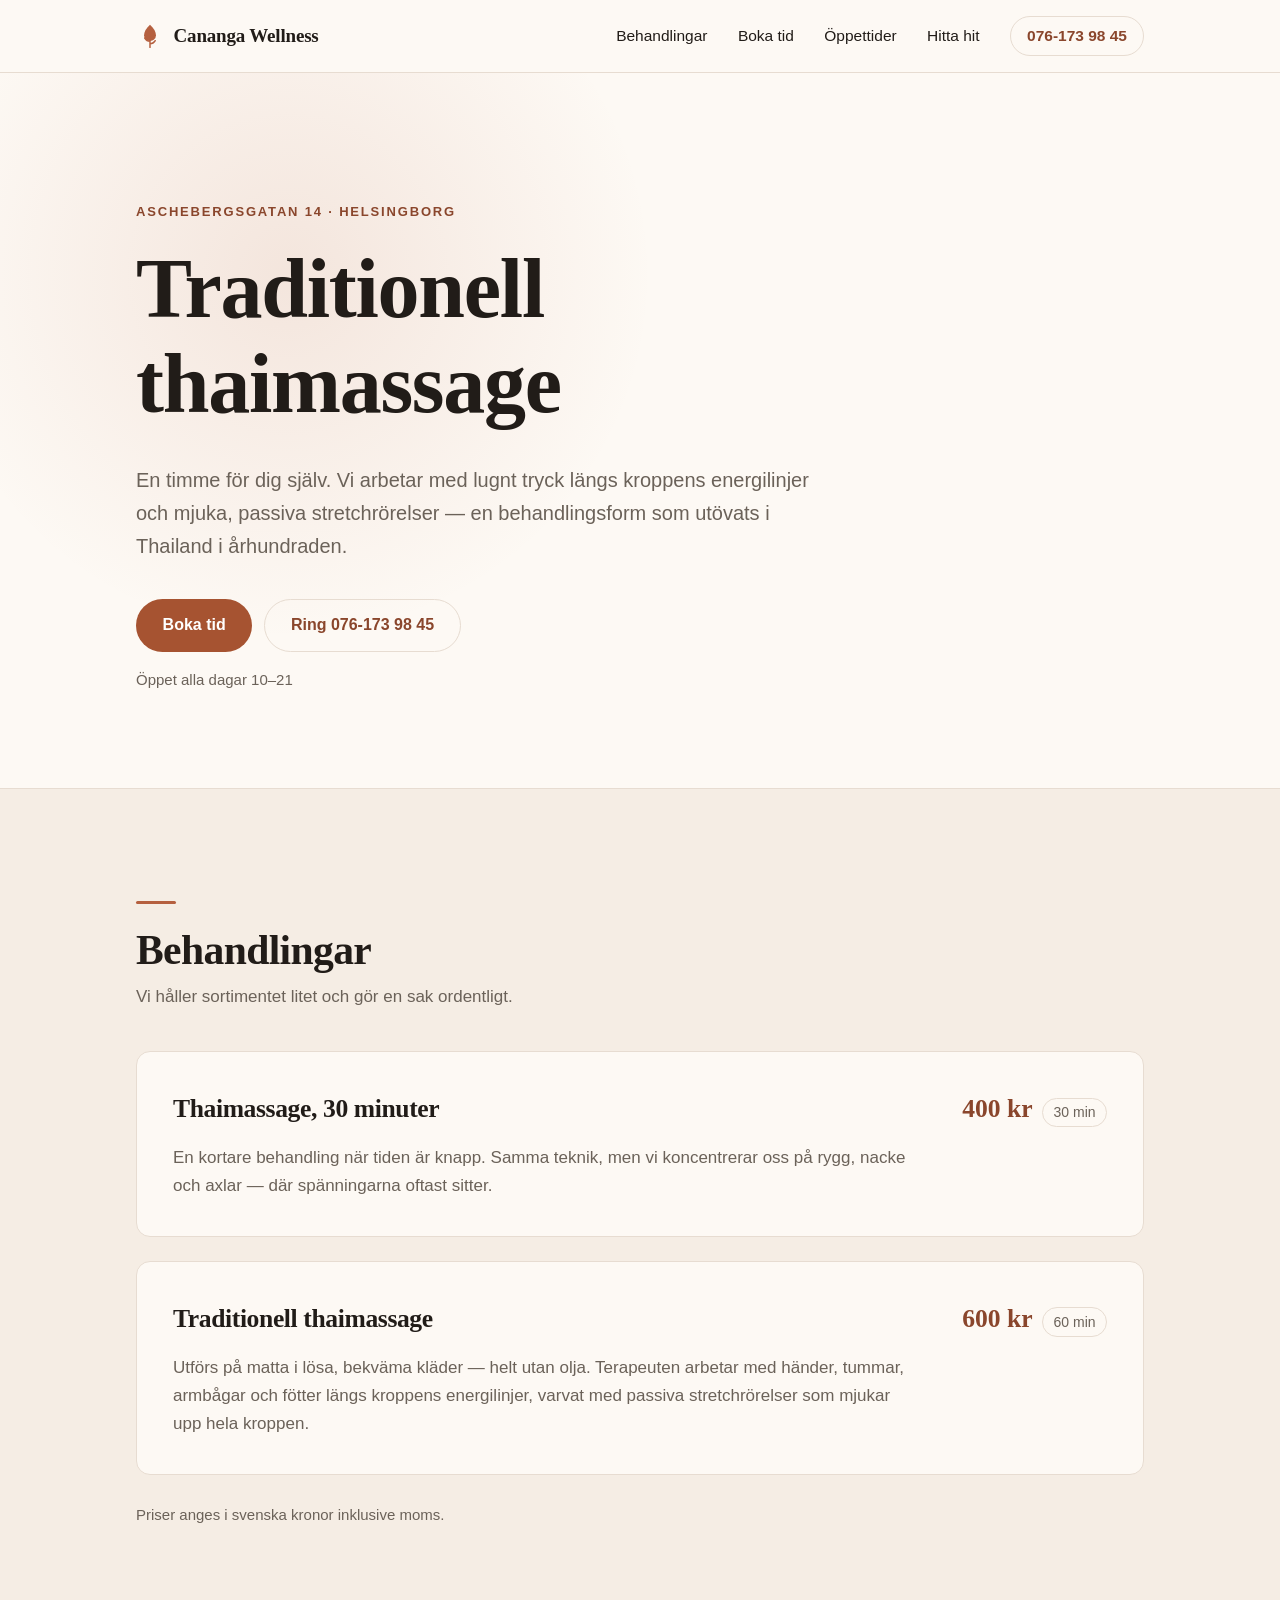
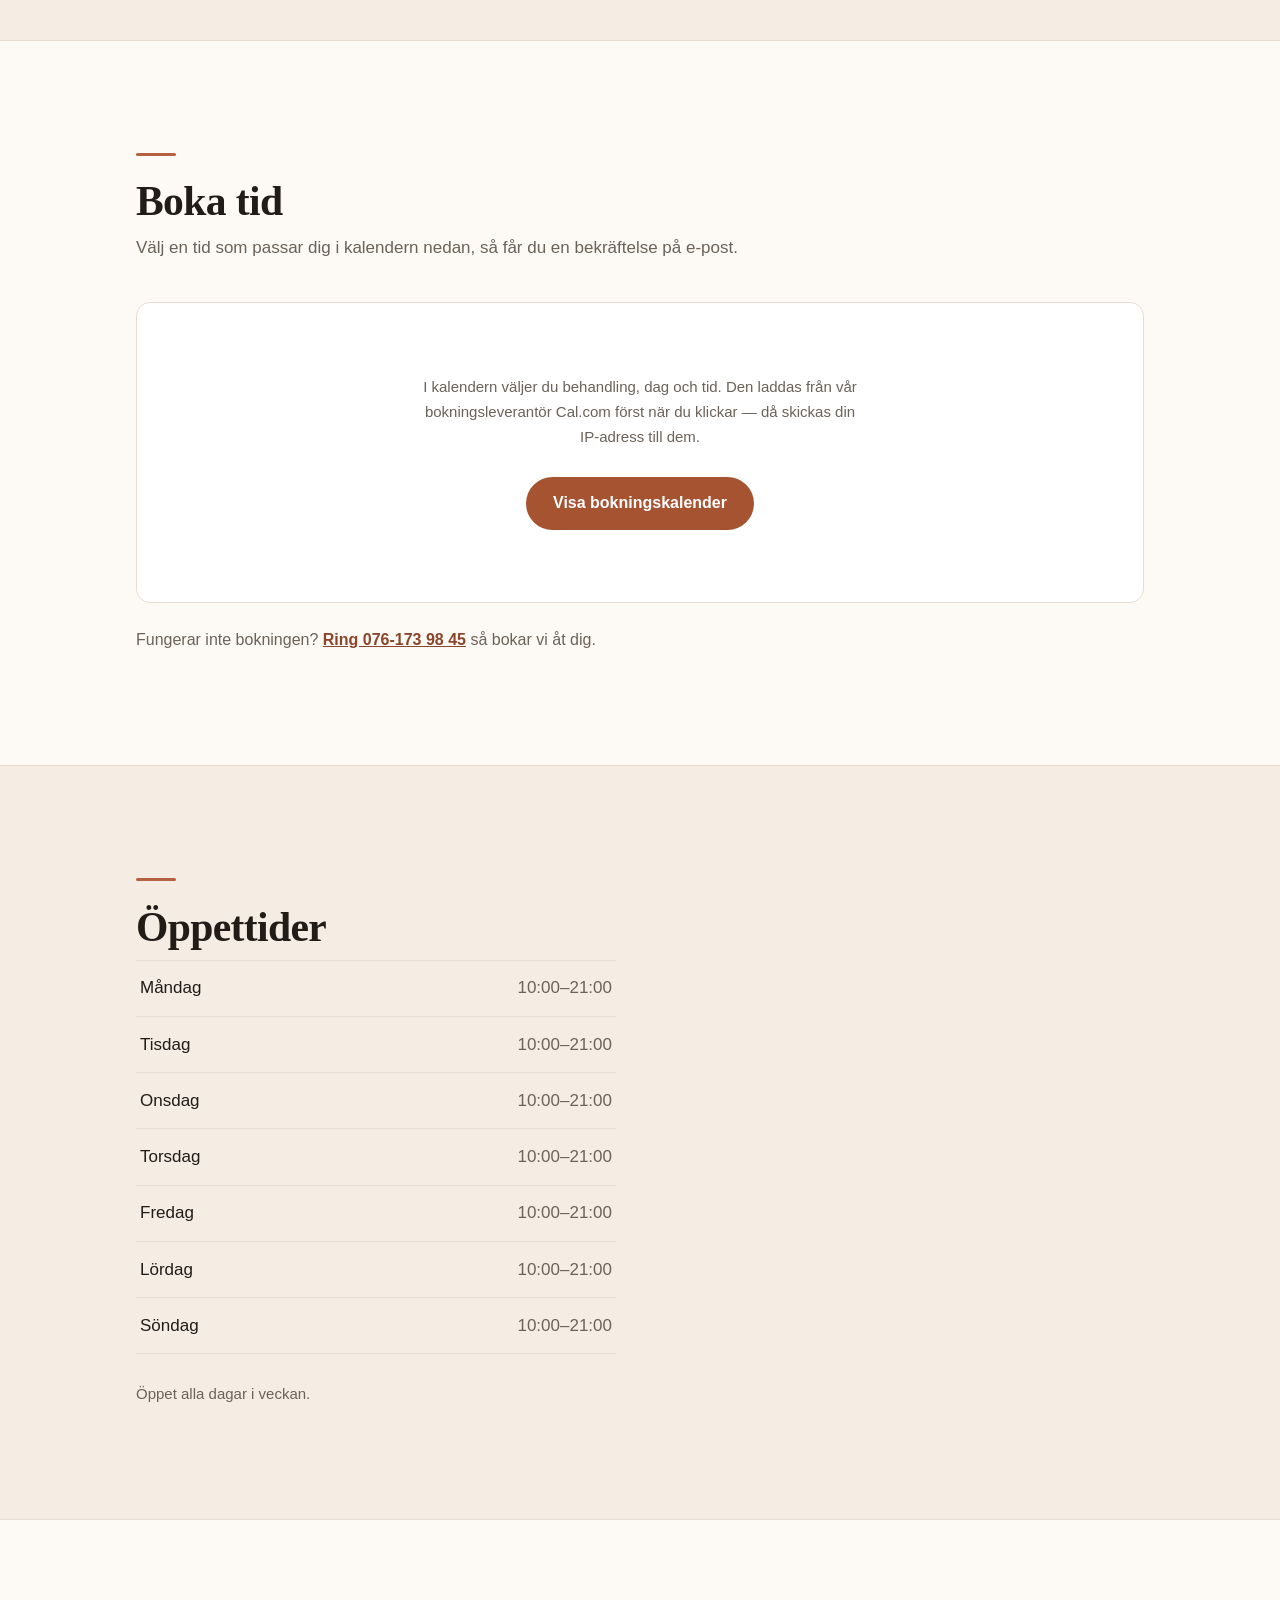
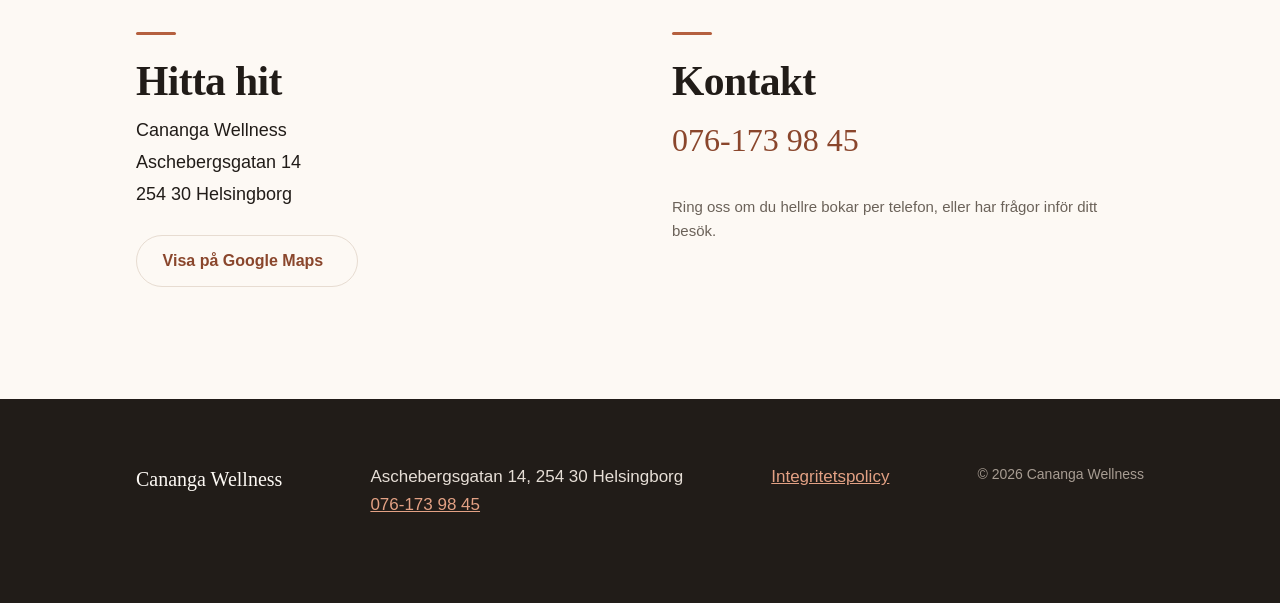
==== commit 83727321: "Boka: en knapp till kalendern, 30 min först i behandlingslistan Bokningen visar återigen Cal.coms in" ====
--- a/index.html
+++ b/index.html
@@ -100,6 +100,21 @@
         <!-- EN BEHANDLING = ETT <li>-BLOCK. Kopiera hela blocket for att lagga till fler. -->
         <li class="treatment">
           <div class="treatment__head">
+            <h3 class="treatment__name">Thaimassage, 30 minuter</h3>
+            <p class="treatment__price">
+              <span class="treatment__amount">400&nbsp;kr</span>
+              <span class="treatment__time">30 min</span>
+            </p>
+          </div>
+          <p class="treatment__desc">
+            En kortare behandling när tiden är knapp. Samma teknik, men vi
+            koncentrerar oss på rygg, nacke och axlar — där spänningarna
+            oftast sitter.
+          </p>
+        </li>
+
+        <li class="treatment">
+          <div class="treatment__head">
             <h3 class="treatment__name">Traditionell thaimassage</h3>
             <p class="treatment__price">
               <span class="treatment__amount">600&nbsp;kr</span>
@@ -113,21 +128,6 @@
             hela kroppen.
           </p>
         </li>
-
-        <li class="treatment">
-          <div class="treatment__head">
-            <h3 class="treatment__name">Thaimassage, 30 minuter</h3>
-            <p class="treatment__price">
-              <span class="treatment__amount">400&nbsp;kr</span>
-              <span class="treatment__time">30 min</span>
-            </p>
-          </div>
-          <p class="treatment__desc">
-            En kortare behandling när tiden är knapp. Samma teknik, men vi
-            koncentrerar oss på rygg, nacke och axlar — där spänningarna
-            oftast sitter.
-          </p>
-        </li>
         <!-- SLUT PÅ BEHANDLINGSBLOCK -->
 
       </ul>
@@ -189,8 +189,7 @@
              Ta bort en genom att radera raden. Knapparna på sidan
              byggs automatiskt utifrån den här listan. */
           var CAL_EVENTS = [
-            { label: "60 minuter", price: "600 kr", link: "per-mikael-akesson-vjsgfw/60min", namespace: "60min" },
-            { label: "30 minuter", price: "400 kr", link: "per-mikael-akesson-vjsgfw/30min", namespace: "30min" }
+            { label: "Visa bokningskalender", price: "", link: "per-mikael-akesson-vjsgfw", namespace: "boka" }
           ];
         </script>
 
@@ -198,7 +197,7 @@
              Ingen kontakt med Cal.com sker förrän man klickar. -->
         <div class="booking__gate" id="cal-gate">
           <p class="booking__gate-text">
-            Välj hur lång behandling du vill boka. Kalendern laddas från vår
+            I kalendern väljer du behandling, dag och tid. Den laddas från vår
             bokningsleverantör Cal.com först när du klickar — då skickas din
             IP-adress till dem.
           </p>
@@ -265,17 +264,20 @@
           box.hidden = true;
           mounts.appendChild(box);
 
+          /* Priset visas bara om det är ifyllt */
+          var text = ev.price ? ev.label + " · " + ev.price : ev.label;
+
           var start = document.createElement("button");
           start.type = "button";
           start.className = "btn " + (i === 0 ? "btn--primary" : "btn--quiet");
-          start.textContent = ev.label + " · " + ev.price;
+          start.textContent = text;
           start.addEventListener("click", function () { visa(i); });
           choices.appendChild(start);
 
           var tab = document.createElement("button");
           tab.type = "button";
           tab.className = "booking__tab";
-          tab.textContent = ev.label + " · " + ev.price;
+          tab.textContent = text;
           tab.setAttribute("aria-pressed", "false");
           tab.addEventListener("click", function () { visa(i); });
           tabs.appendChild(tab);
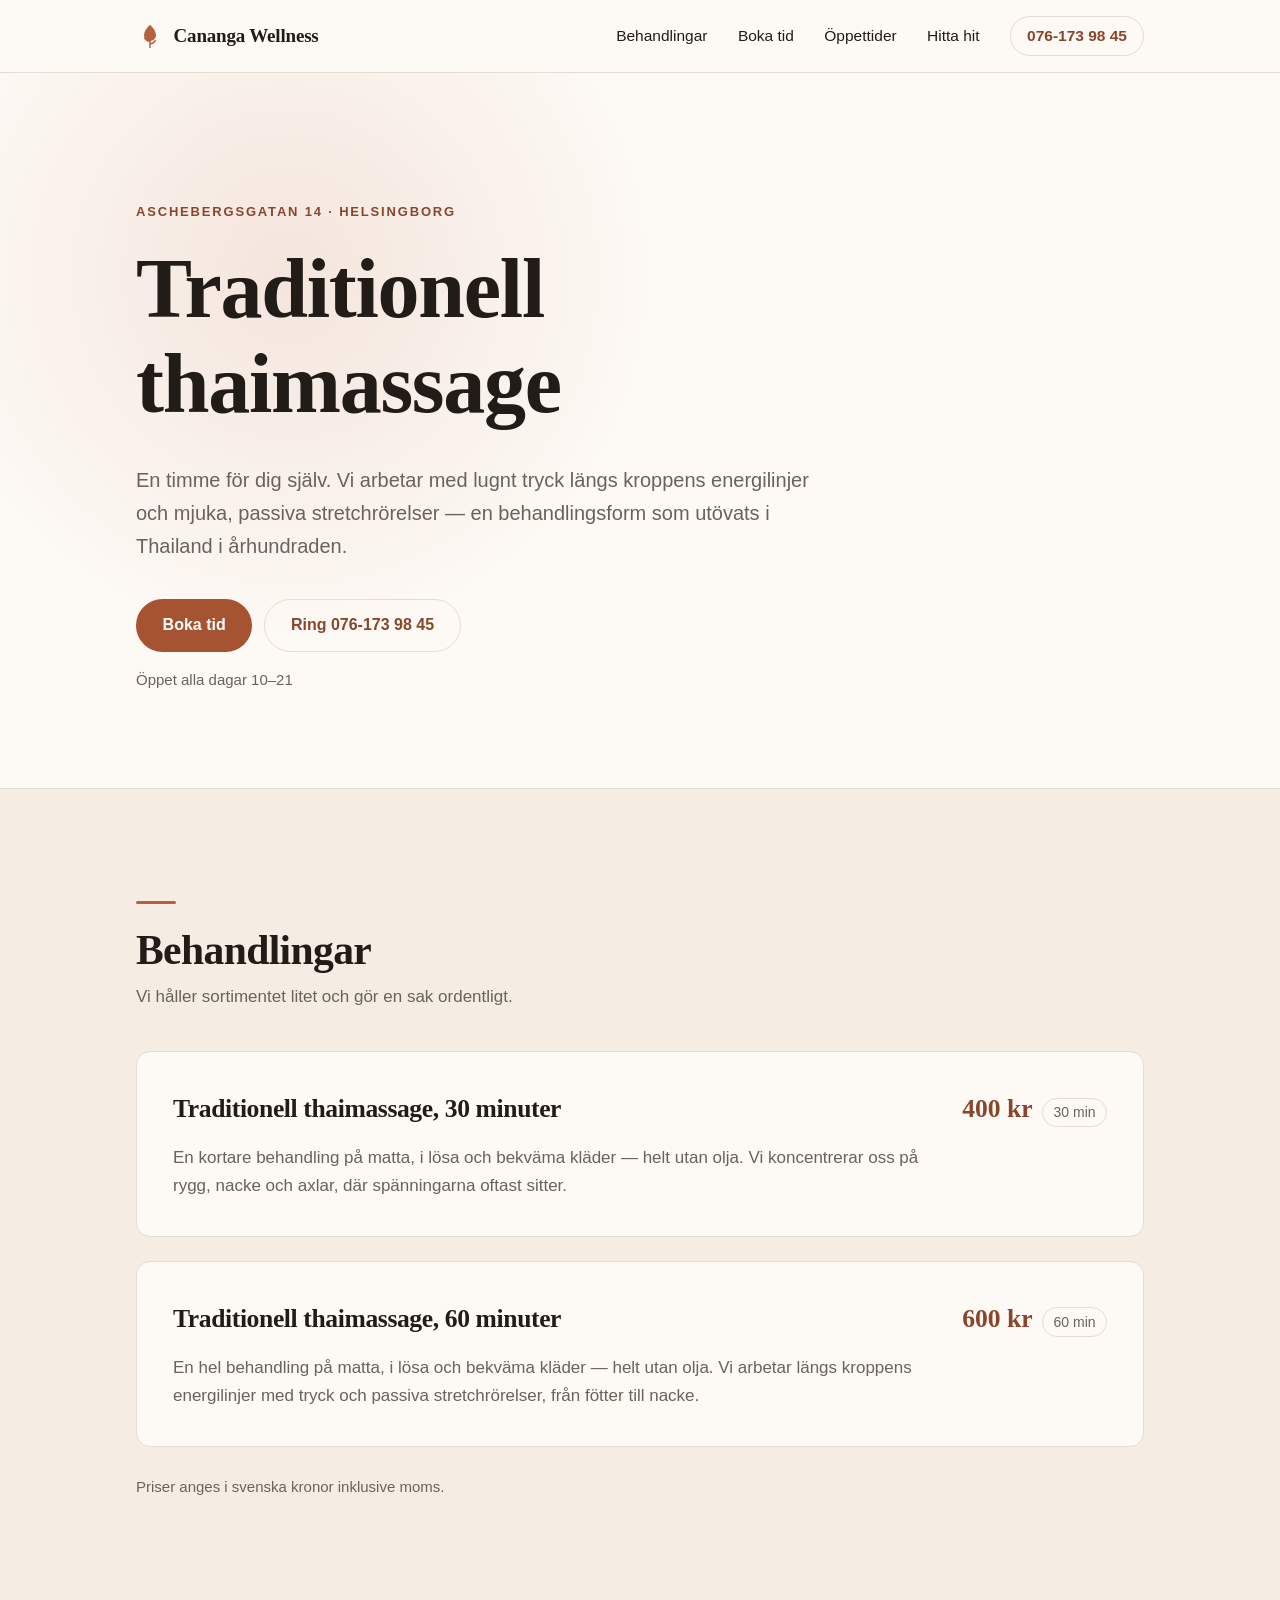
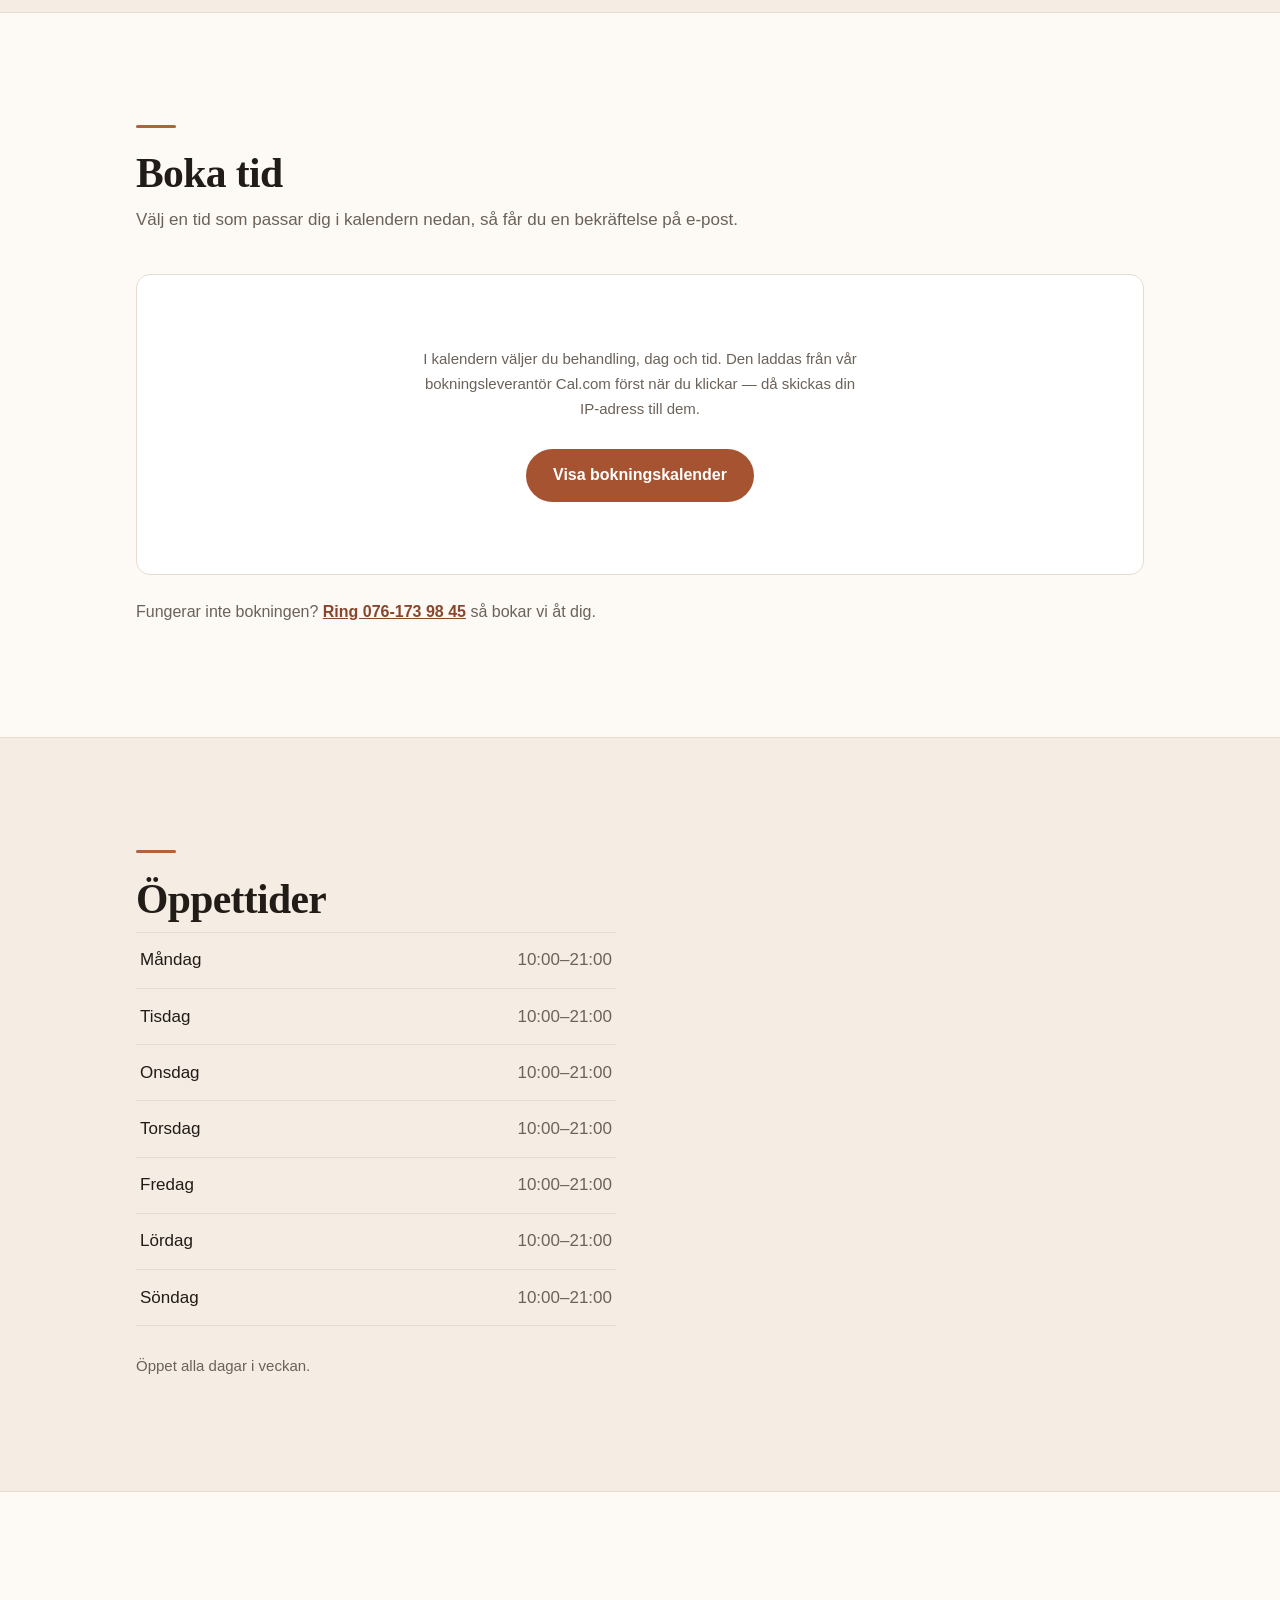
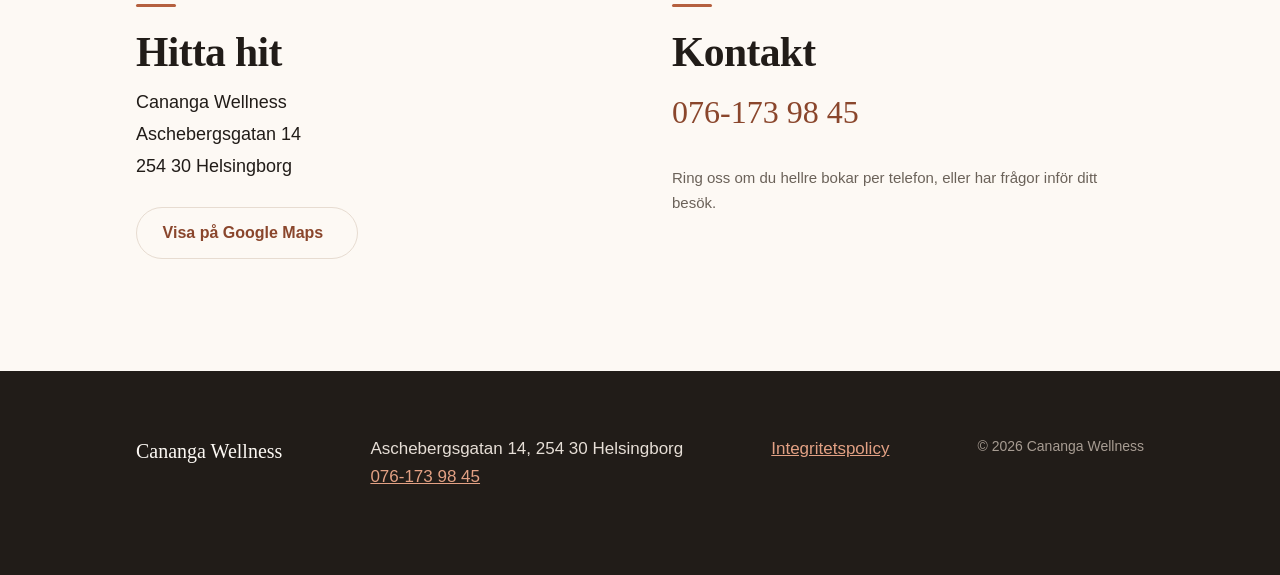
==== commit 834bffb7: "Koppla kalendern till nya Cal.com-kontot, enhetliga behandlingstexter Användarnamnet i Cal.com har b" ====
--- a/index.html
+++ b/index.html
@@ -100,32 +100,31 @@
         <!-- EN BEHANDLING = ETT <li>-BLOCK. Kopiera hela blocket for att lagga till fler. -->
         <li class="treatment">
           <div class="treatment__head">
-            <h3 class="treatment__name">Thaimassage, 30 minuter</h3>
+            <h3 class="treatment__name">Traditionell thaimassage, 30 minuter</h3>
             <p class="treatment__price">
               <span class="treatment__amount">400&nbsp;kr</span>
               <span class="treatment__time">30 min</span>
             </p>
           </div>
           <p class="treatment__desc">
-            En kortare behandling när tiden är knapp. Samma teknik, men vi
-            koncentrerar oss på rygg, nacke och axlar — där spänningarna
-            oftast sitter.
+            En kortare behandling på matta, i lösa och bekväma kläder — helt
+            utan olja. Vi koncentrerar oss på rygg, nacke och axlar, där
+            spänningarna oftast sitter.
           </p>
         </li>
 
         <li class="treatment">
           <div class="treatment__head">
-            <h3 class="treatment__name">Traditionell thaimassage</h3>
+            <h3 class="treatment__name">Traditionell thaimassage, 60 minuter</h3>
             <p class="treatment__price">
               <span class="treatment__amount">600&nbsp;kr</span>
               <span class="treatment__time">60 min</span>
             </p>
           </div>
           <p class="treatment__desc">
-            Utförs på matta i lösa, bekväma kläder — helt utan olja. Terapeuten
-            arbetar med händer, tummar, armbågar och fötter längs kroppens
-            energilinjer, varvat med passiva stretchrörelser som mjukar upp
-            hela kroppen.
+            En hel behandling på matta, i lösa och bekväma kläder — helt
+            utan olja. Vi arbetar längs kroppens energilinjer med tryck och
+            passiva stretchrörelser, från fötter till nacke.
           </p>
         </li>
         <!-- SLUT PÅ BEHANDLINGSBLOCK -->
@@ -155,19 +154,17 @@
            — radera hela blocket och klistra in deras kod i stället.
 
            KALENDERN ÄR INKOPPLAD mot Cal.com-kontot
-           per-mikael-akesson-vjsgfw och kan boka två behandlingar:
-           "60min" (600 kr) och "30min" (400 kr).
-
-           Besökaren väljer först längd, sedan tid. Knapparna byggs
-           automatiskt utifrån listan CAL_EVENTS nedan.
-
-           VILL DU LÄGGA TILL EN BEHANDLING (t.ex. en 90-minuters):
-             1. Skapa event-typen i Cal.com och öppna dess
-                inbäddningskod ("Embed" → "Inline").
-             2. I den koden står två saker du behöver:
-                  Cal("init", "90min", ...)        ← namespace
-                  calLink: "ditt-namn/90min"       ← link
-             3. Kopiera en rad i CAL_EVENTS nedan och fyll i dem.
+           canangewellness-vjsgfw. Knappen öppnar hela kontots kalender,
+           där besökaren själv väljer 30 eller 60 minuter och sedan tid.
+
+           Därför behöver du INTE ändra något här när du lägger till
+           eller tar bort en behandling i Cal.com — den dyker upp i
+           kalendern automatiskt. Men glöm inte att lägga till den i
+           listan "Behandlingar" längre upp på sidan, den är separat.
+
+           BYTER DU ANVÄNDARNAMN i Cal.com slutar kalendern att
+           fungera. Då måste "link" nedan uppdateras till det nya
+           namnet. Det är det som står efter cal.com/ i din adress.
 
            GLÖM INTE: ställ in Availability i Cal.com till 10:00–21:00
            alla dagar, annars går det att boka tider ni har stängt.
@@ -189,7 +186,7 @@
              Ta bort en genom att radera raden. Knapparna på sidan
              byggs automatiskt utifrån den här listan. */
           var CAL_EVENTS = [
-            { label: "Visa bokningskalender", price: "", link: "per-mikael-akesson-vjsgfw", namespace: "boka" }
+            { label: "Visa bokningskalender", price: "", link: "canangewellness-vjsgfw", namespace: "boka" }
           ];
         </script>
 
@@ -527,7 +524,7 @@
       "availability": "https://schema.org/InStock",
       "itemOffered": {
         "@type": "Service",
-        "name": "Traditionell thaimassage",
+        "name": "Traditionell thaimassage, 60 minuter",
         "serviceType": "Thaimassage"
       }
     },
@@ -538,7 +535,7 @@
       "availability": "https://schema.org/InStock",
       "itemOffered": {
         "@type": "Service",
-        "name": "Thaimassage, 30 minuter",
+        "name": "Traditionell thaimassage, 30 minuter",
         "serviceType": "Thaimassage"
       }
     }
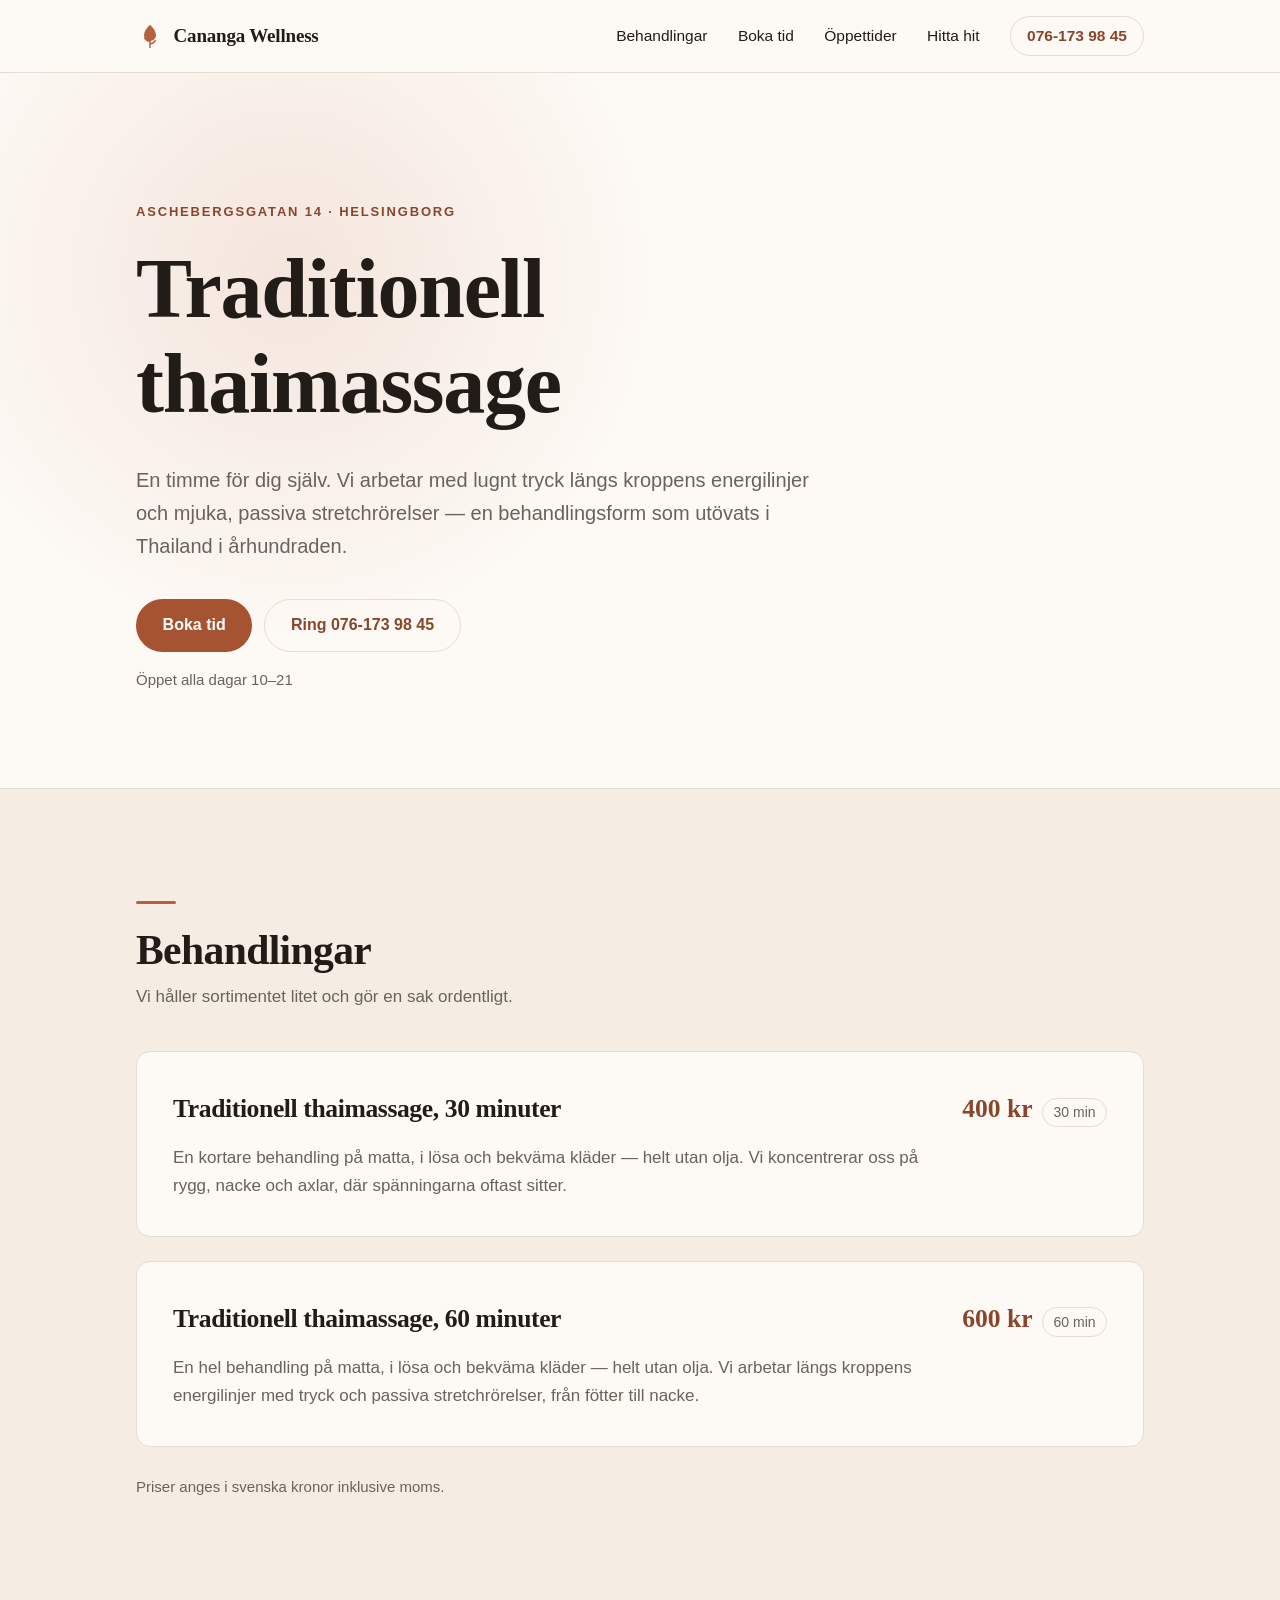
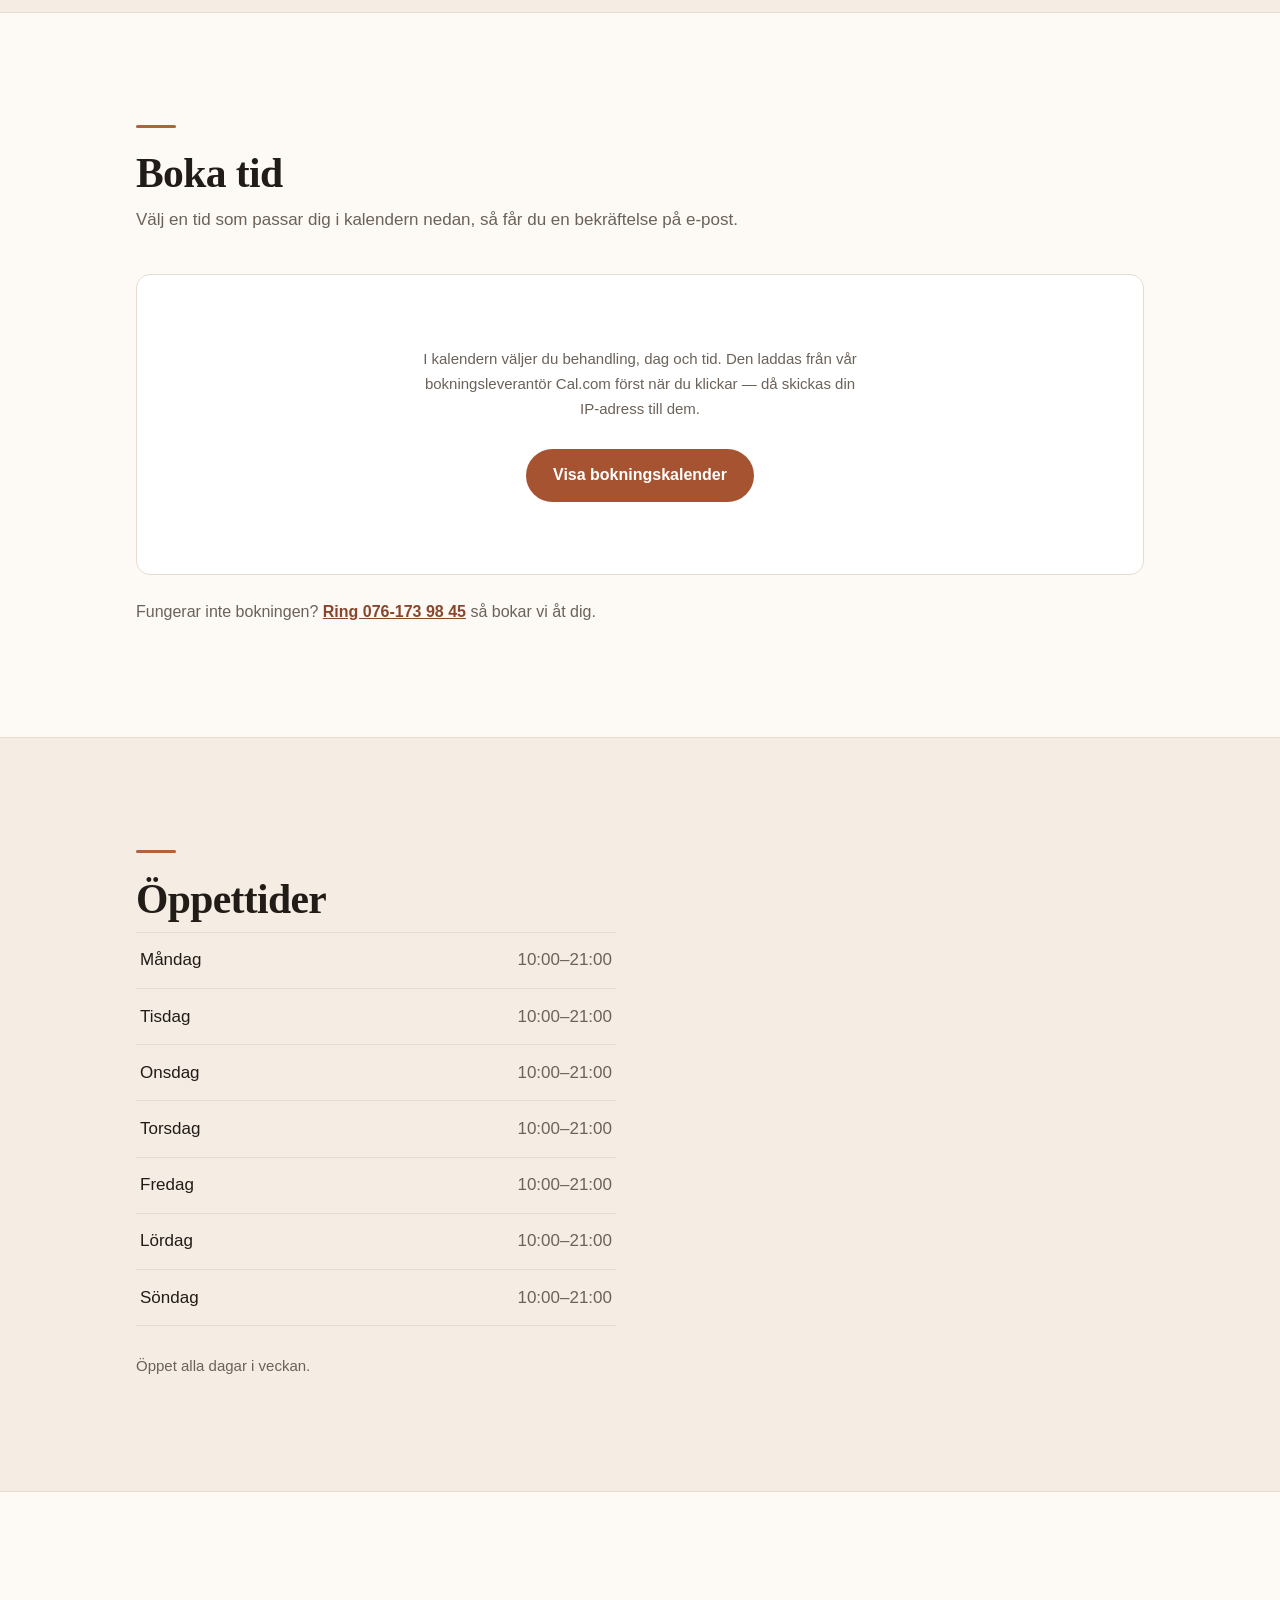
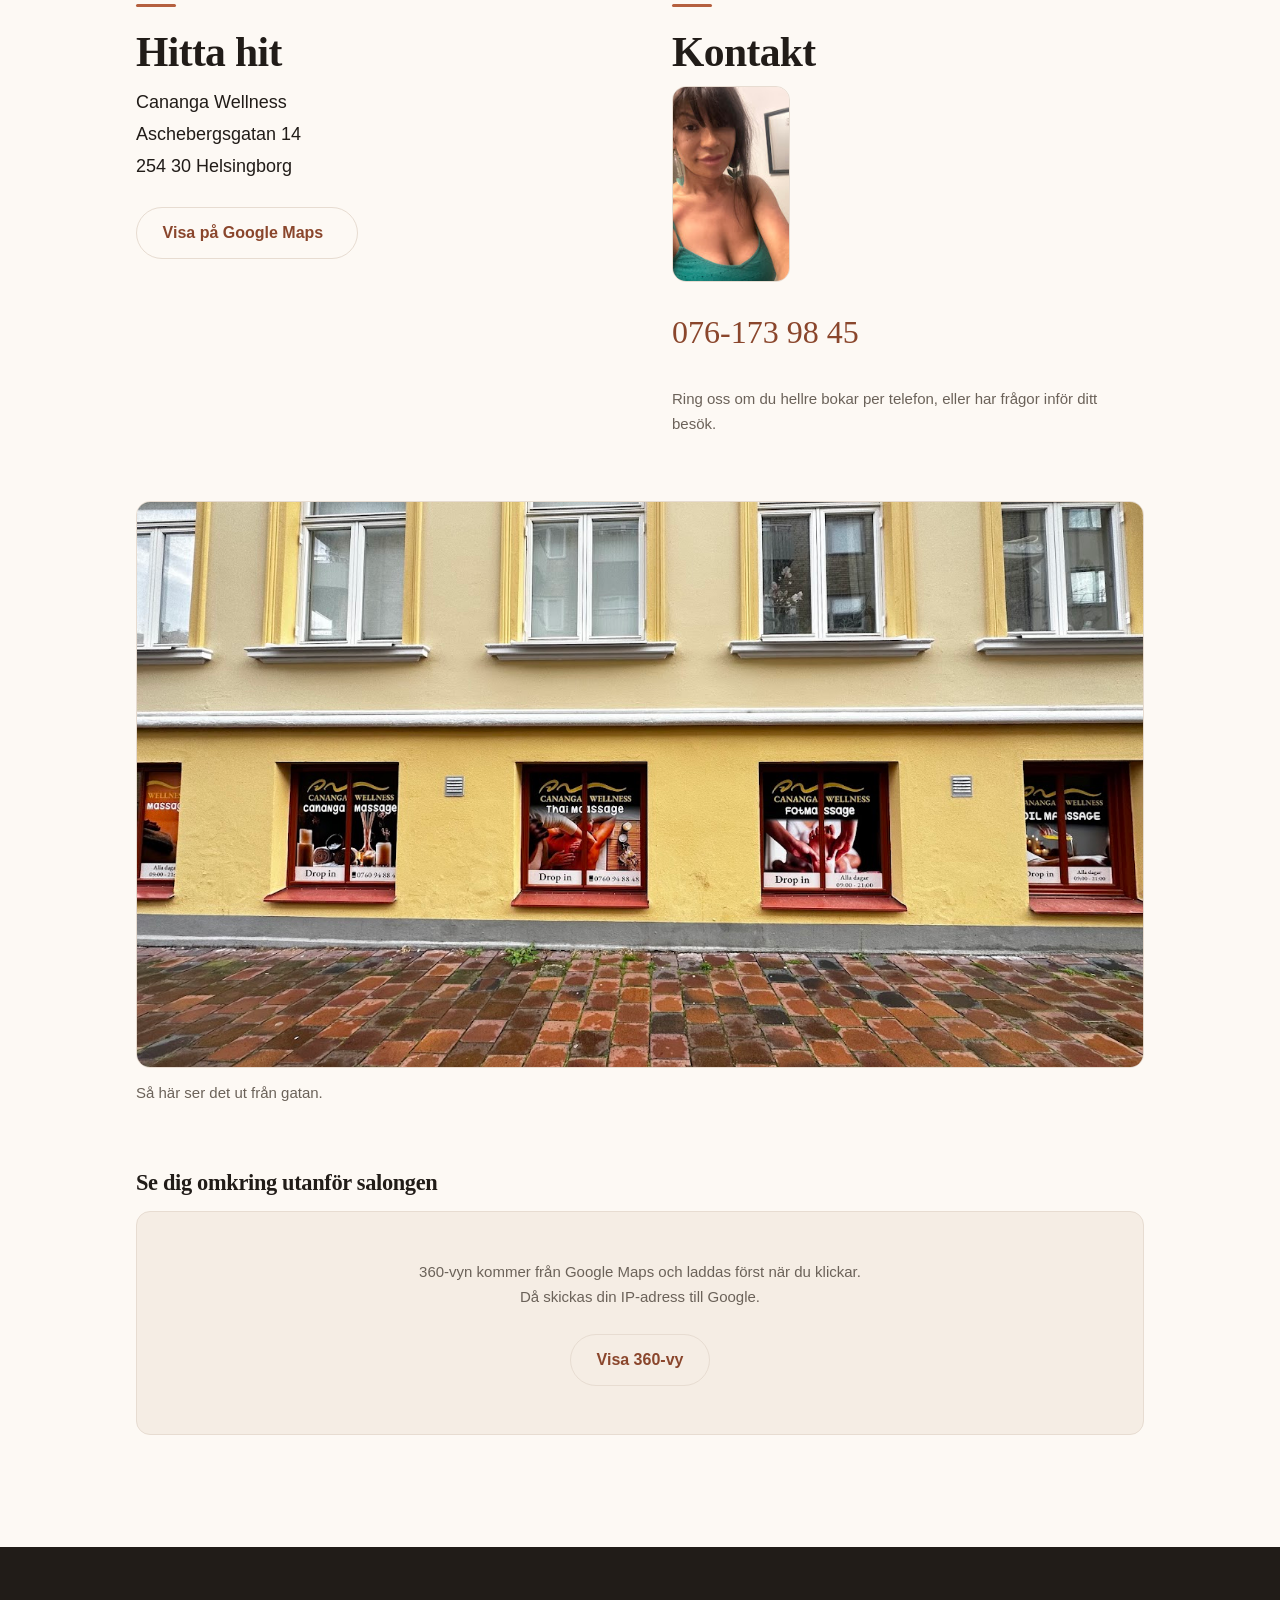
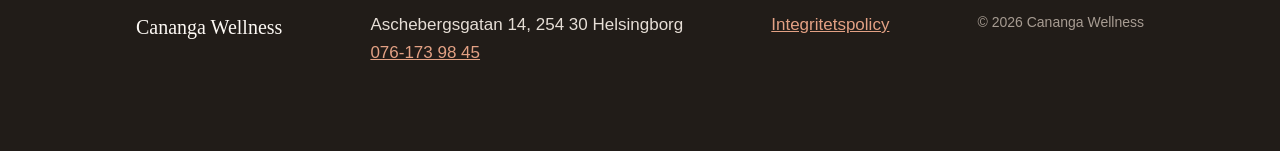
==== commit 4a056800: "Lägg till fasadbild, porträtt och 360-vy under Hitta hit Fasadbilden gör det lättare att känna igen " ====
--- a/index.html
+++ b/index.html
@@ -429,33 +429,105 @@
 
   <!-- ===================== HITTA HIT ===================== -->
   <section class="section" id="hitta-hit">
-    <div class="wrap contact">
-      <div class="contact__block">
-        <h2 class="section__title">Hitta hit</h2>
-        <address class="contact__address">
-          Cananga Wellness<br>
-          Aschebergsgatan 14<br>
-          254 30 Helsingborg
-        </address>
-        <p>
-          <a class="btn btn--quiet" href="https://www.google.com/maps/search/?api=1&amp;query=Aschebergsgatan+14%2C+254+30+Helsingborg"
-             target="_blank" rel="noopener noreferrer">
-            Visa på Google Maps<span class="visually-hidden"> (öppnas i ny flik)</span>
-          </a>
-        </p>
+    <div class="wrap">
+
+      <div class="contact">
+        <div class="contact__block">
+          <h2 class="section__title">Hitta hit</h2>
+          <address class="contact__address">
+            Cananga Wellness<br>
+            Aschebergsgatan 14<br>
+            254 30 Helsingborg
+          </address>
+          <p>
+            <a class="btn btn--quiet" href="https://www.google.com/maps/search/?api=1&amp;query=Aschebergsgatan+14%2C+254+30+Helsingborg"
+               target="_blank" rel="noopener noreferrer">
+              Visa på Google Maps<span class="visually-hidden"> (öppnas i ny flik)</span>
+            </a>
+          </p>
+        </div>
+
+        <div class="contact__block">
+          <h2 class="section__title">Kontakt</h2>
+
+          <!-- PORTRÄTT — byt bild genom att lägga en ny fil i mappen img/
+               och ändra filnamnet i src nedan. Ändra också alt-texten,
+               den läses upp för den som inte kan se bilden. -->
+          <img class="portrait" src="img/Patt.jpg"
+               alt="Patt, som tar emot dig hos Cananga Wellness."
+               width="141" height="235" loading="lazy" decoding="async">
+
+          <p class="contact__phone">
+            <a href="tel:+46761739845">076-173&nbsp;98&nbsp;45</a>
+          </p>
+          <p class="fineprint">Ring oss om du hellre bokar per telefon, eller har frågor inför ditt besök.</p>
+
+          <!-- E-POST: fyll i adressen och ta bort kommentarstecknen runt raden för att visa den
+          <p class="contact__mail"><a href="mailto:info@example.se">info@example.se</a></p>
+          -->
+        </div>
       </div>
 
-      <div class="contact__block">
-        <h2 class="section__title">Kontakt</h2>
-        <p class="contact__phone">
-          <a href="tel:+46761739845">076-173&nbsp;98&nbsp;45</a>
-        </p>
-        <p class="fineprint">Ring oss om du hellre bokar per telefon, eller har frågor inför ditt besök.</p>
-
-        <!-- E-POST: fyll i adressen och ta bort kommentarstecknen runt raden för att visa den
-        <p class="contact__mail"><a href="mailto:info@example.se">info@example.se</a></p>
-        -->
+      <!-- FASADBILD — byt bild genom att lägga en ny fil i mappen img/
+           och ändra filnamnet i src nedan. -->
+      <figure class="photo">
+        <img src="img/Outside.jpg"
+             alt="Cananga Wellness från gatan: gult hus med skyltfönster och kullerstensgata."
+             width="1360" height="765" loading="lazy" decoding="async">
+        <figcaption>Så här ser det ut från gatan.</figcaption>
+      </figure>
+
+      <!-- ==========================================================
+           360-VY FRÅN GOOGLE STREET VIEW — START
+           ==========================================================
+           Vyn laddas först när besökaren klickar. Därför skickas
+           ingenting till Google bara för att någon läser sidan.
+
+           VILL DU BYTA VY: öppna platsen i Google Maps, klicka
+           Dela → Bädda in en karta, kopiera adressen som står
+           i src="..." och klistra in den i SV_URL nedan.
+           ========================================================== -->
+      <div class="streetview">
+        <h3 class="streetview__title">Se dig omkring utanför salongen</h3>
+
+        <div class="streetview__gate" id="sv-gate">
+          <p class="streetview__text">
+            360-vyn kommer från Google Maps och laddas först när du
+            klickar. Då skickas din IP-adress till Google.
+          </p>
+          <button class="btn btn--quiet" type="button" id="sv-load">Visa 360-vy</button>
+        </div>
+
+        <div class="streetview__frame" id="sv-frame" hidden></div>
       </div>
+
+      <script>
+      (function () {
+        /* ÄNDRA HÄR om du vill visa en annan plats */
+        var SV_URL = "https://www.google.com/maps/embed?pb=!6m7!1m6!2m2!1d56.0568315!2d12.6911285!3f138.39!4f-0!5f1";
+
+        var gate  = document.getElementById("sv-gate");
+        var frame = document.getElementById("sv-frame");
+        var btn   = document.getElementById("sv-load");
+        if (!gate || !frame || !btn) return;
+
+        btn.addEventListener("click", function () {
+          var f = document.createElement("iframe");
+          f.src = SV_URL;
+          f.title = "360-vy fr\u00e5n gatan utanf\u00f6r Cananga Wellness, Aschebergsgatan 14";
+          f.loading = "lazy";
+          f.allowFullscreen = true;
+          f.setAttribute("referrerpolicy", "no-referrer-when-downgrade");
+          frame.appendChild(f);
+          gate.hidden = true;
+          frame.hidden = false;
+        });
+      })();
+      </script>
+      <!-- ==========================================================
+           360-VY FRÅN GOOGLE STREET VIEW — SLUT
+           ========================================================== -->
+
     </div>
   </section>
 
--- a/css/style.css
+++ b/css/style.css
@@ -560,10 +560,79 @@
   margin-bottom: 1.5rem;
 }
 
+/* Litet porträtt i kontaktrutan.
+   Bilden är liten i original — därför visas den i litet format,
+   annars blir den suddig. Lägg in en större bild om du har en. */
+.portrait {
+  display: block;
+  width: 118px;
+  height: auto;
+  aspect-ratio: 141 / 235;
+  object-fit: cover;
+  border-radius: var(--radius);
+  border: 1px solid var(--line);
+  margin-bottom: 1.5rem;
+}
+
 .contact__phone {
   font-family: var(--font-display);
   font-size: clamp(1.5rem, 4.5vw, 2rem);
   margin-bottom: 0.75rem;
+}
+
+/* Bred bild med bildtext */
+.photo {
+  margin: clamp(2.5rem, 7vw, 4rem) 0 0;
+}
+
+.photo img {
+  display: block;
+  width: 100%;
+  height: auto;
+  aspect-ratio: 16 / 9;
+  object-fit: cover;
+  border-radius: var(--radius);
+  border: 1px solid var(--line);
+}
+
+.photo figcaption {
+  margin-top: 0.85rem;
+  font-size: 0.9375rem;
+  color: var(--ink-soft);
+}
+
+/* 360-vy från Google Street View */
+.streetview {
+  margin-top: clamp(2.5rem, 7vw, 4rem);
+}
+
+.streetview__title {
+  font-size: clamp(1.15rem, 2.5vw, 1.4rem);
+  margin-bottom: 1rem;
+}
+
+.streetview__gate {
+  border: 1px solid var(--line);
+  border-radius: var(--radius);
+  background: var(--cream-alt);
+  padding: clamp(2rem, 6vw, 3rem) clamp(1.25rem, 5vw, 2.5rem);
+  text-align: center;
+}
+
+.streetview__text {
+  color: var(--ink-soft);
+  font-size: 0.9375rem;
+  max-width: 30em;
+  margin-inline: auto;
+  margin-bottom: 1.5rem;
+}
+
+.streetview__frame iframe {
+  display: block;
+  width: 100%;
+  aspect-ratio: 16 / 10;
+  border: 1px solid var(--line);
+  border-radius: var(--radius);
 }
 .contact__phone a { text-decoration: none; }
 .contact__phone a:hover { text-decoration: underline; }
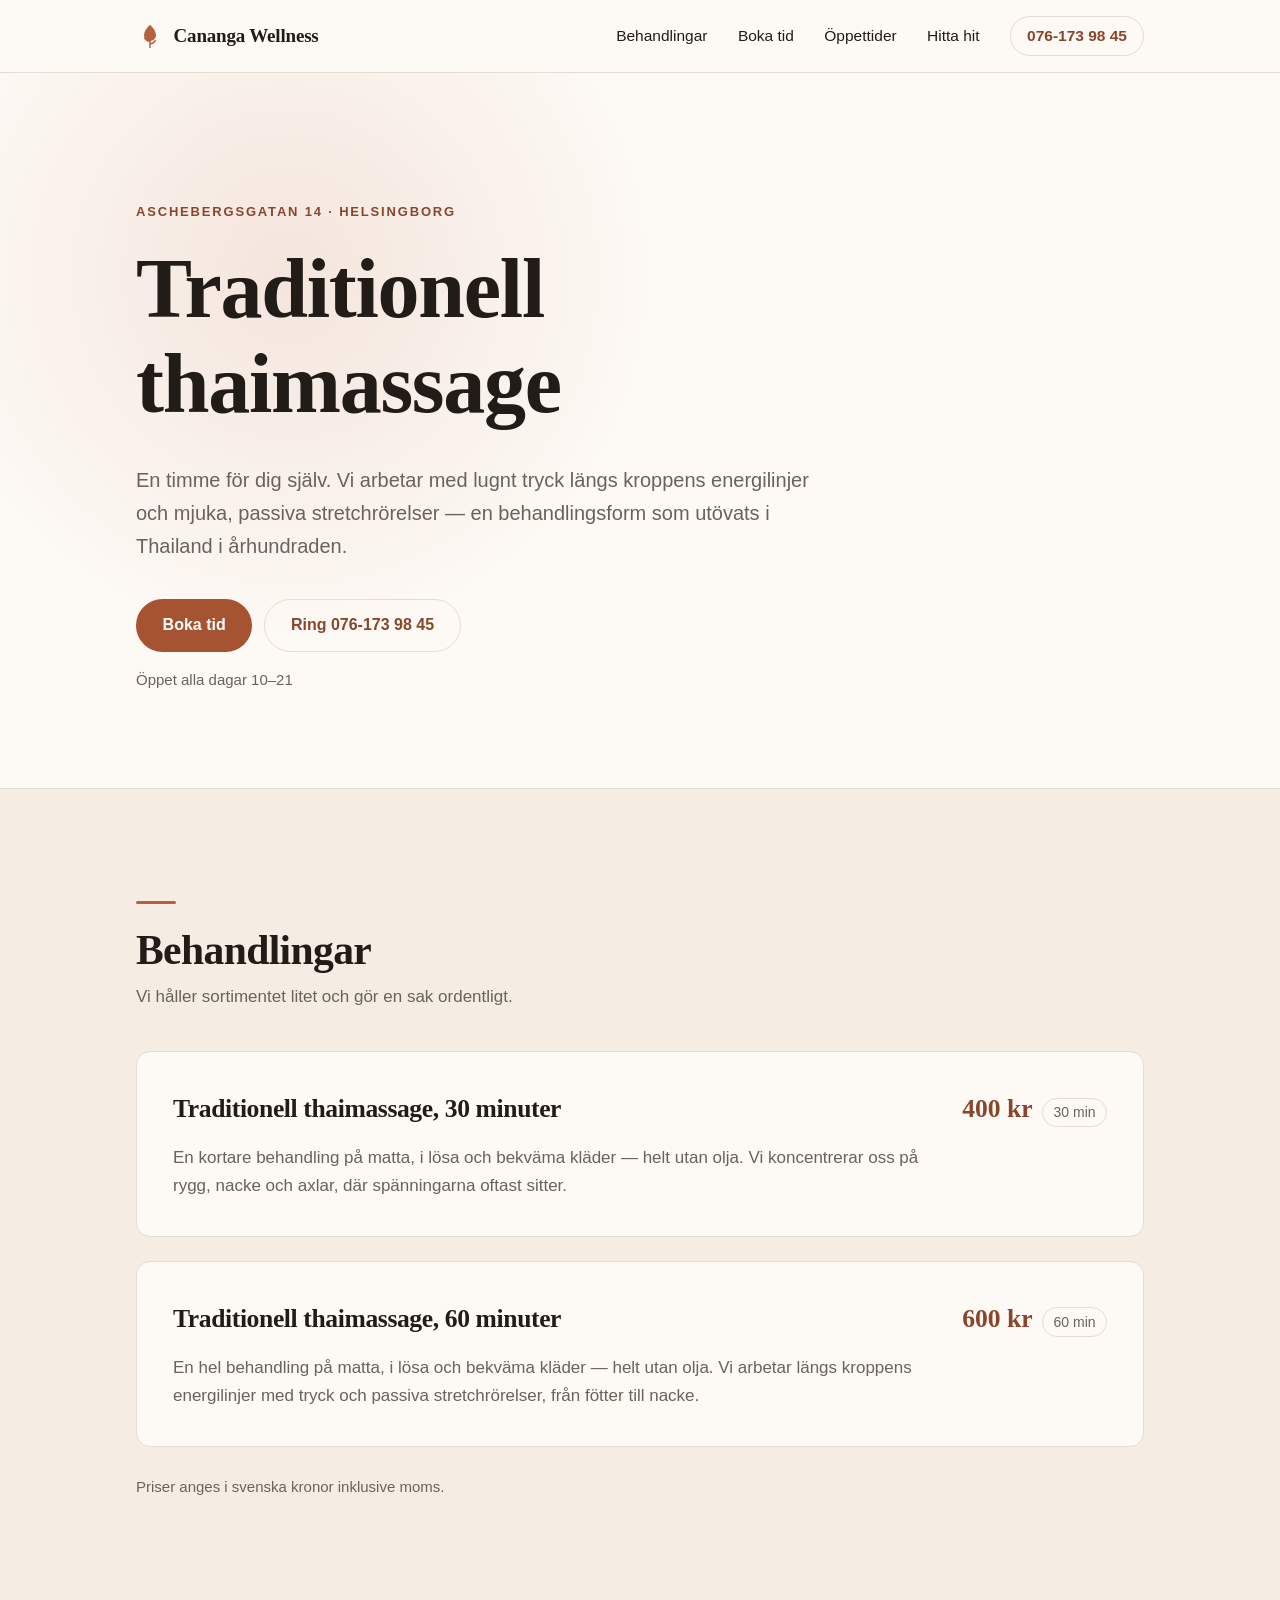
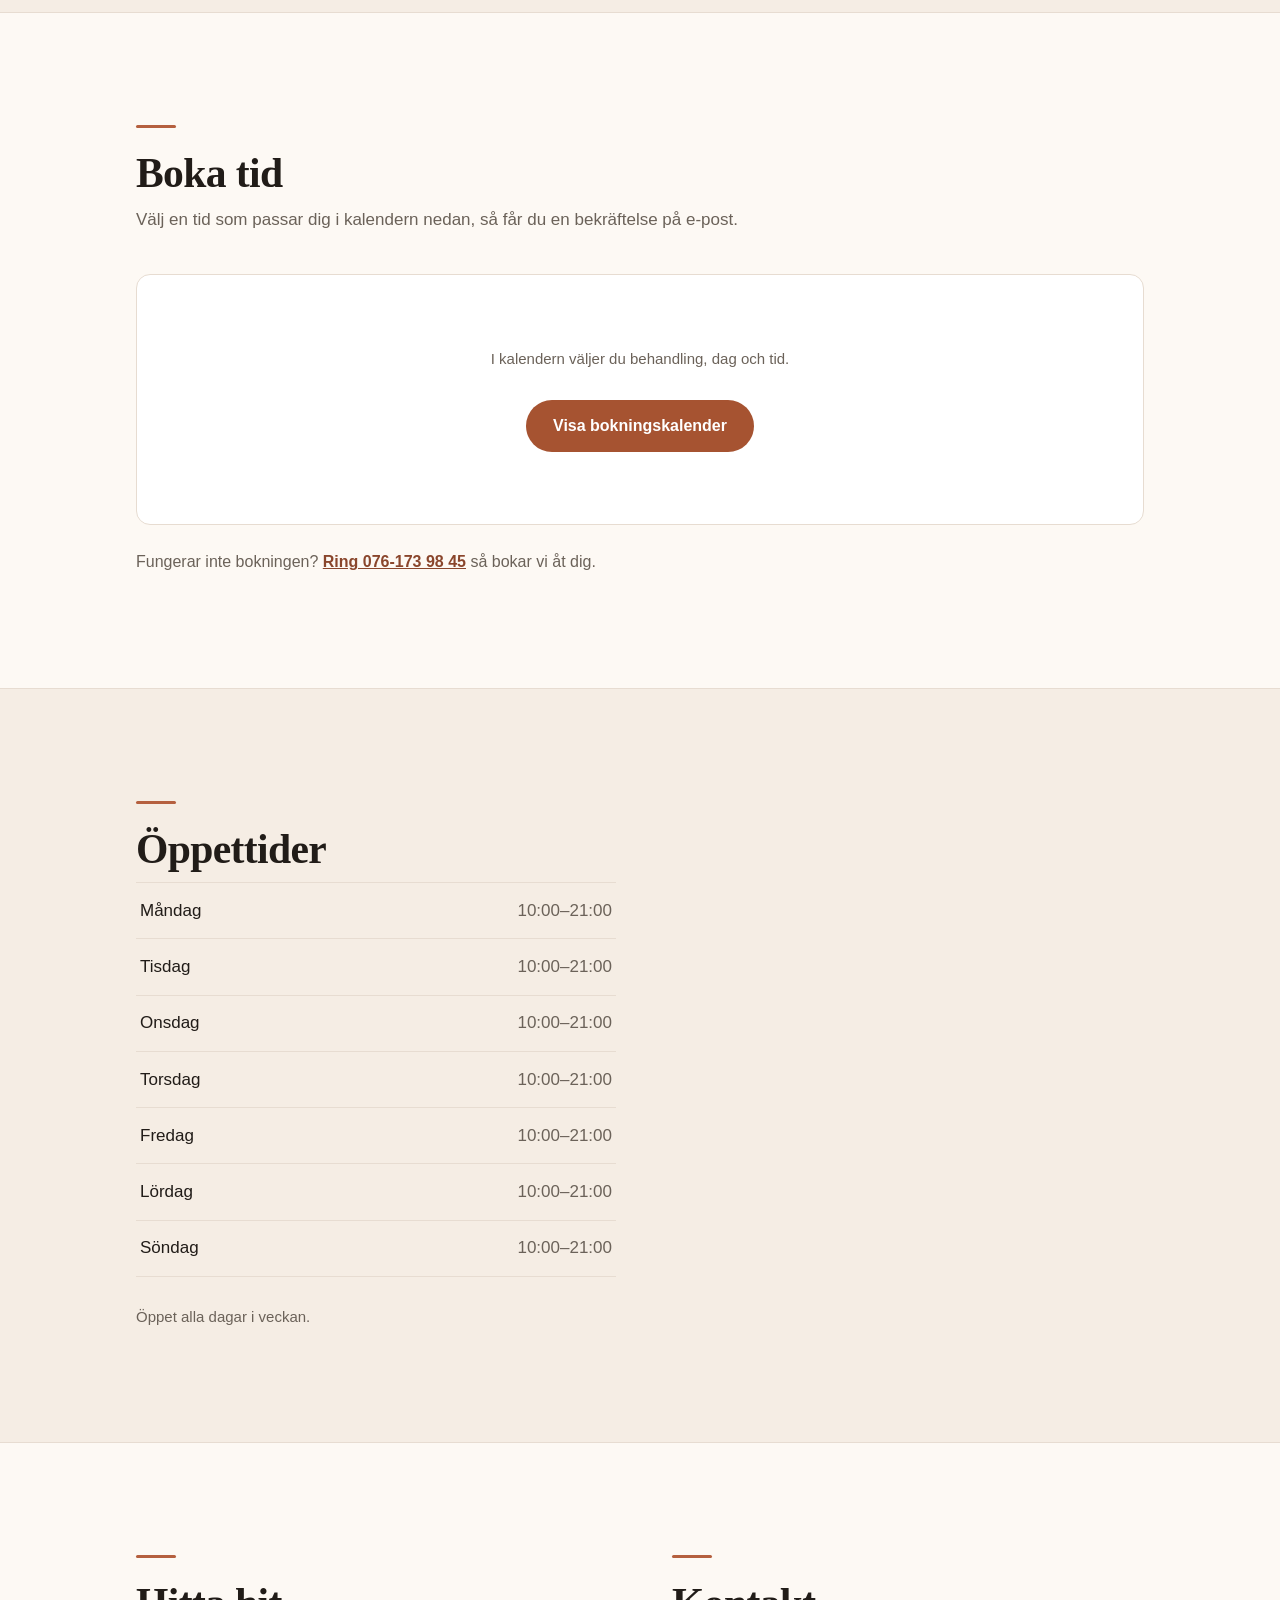
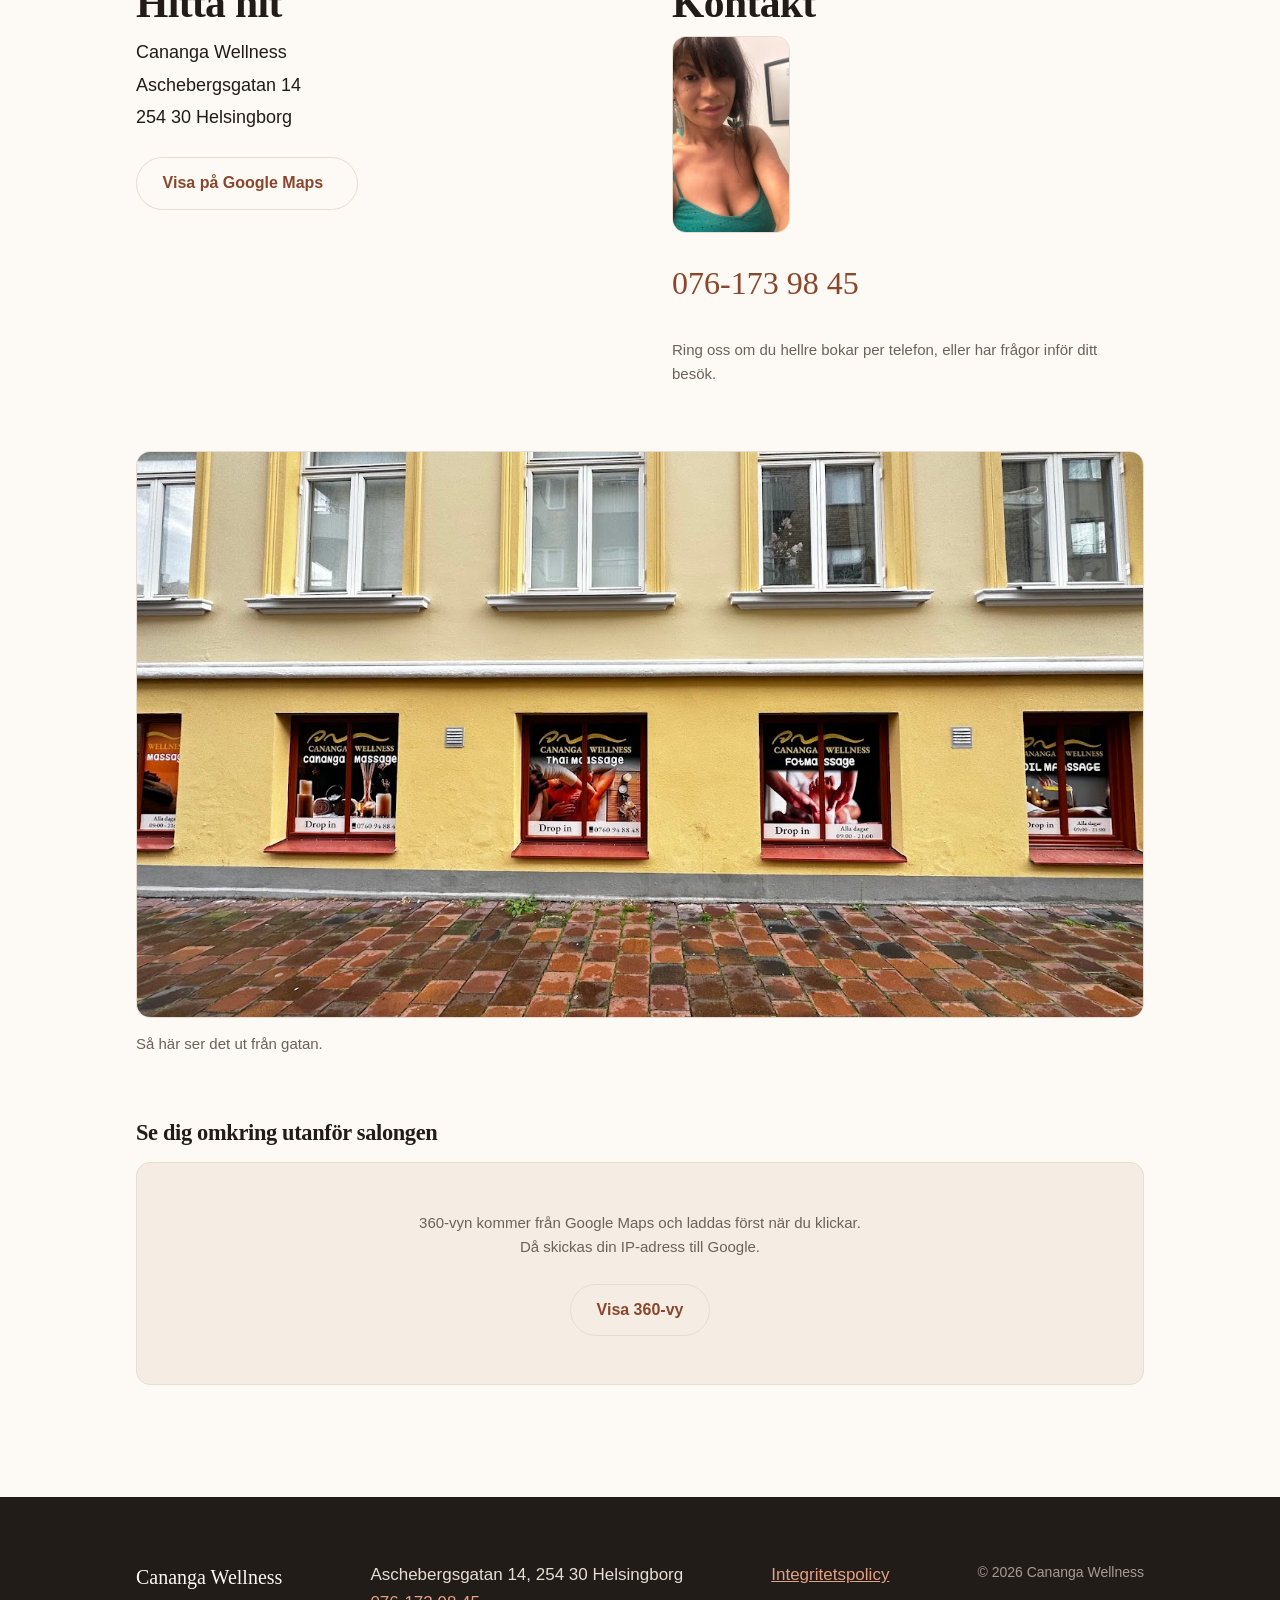
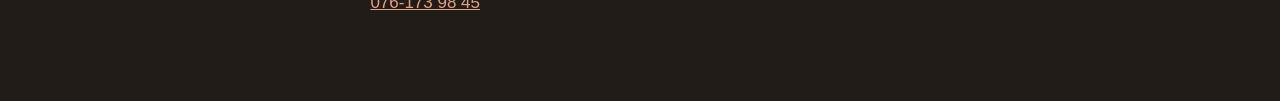
==== commit 3f89e38b: "Kortare text över bokningsknappen Co-Authored-By: Claude Opus 5 (1M context) <noreply@anthropic.com>" ====
--- a/index.html
+++ b/index.html
@@ -194,9 +194,7 @@
              Ingen kontakt med Cal.com sker förrän man klickar. -->
         <div class="booking__gate" id="cal-gate">
           <p class="booking__gate-text">
-            I kalendern väljer du behandling, dag och tid. Den laddas från vår
-            bokningsleverantör Cal.com först när du klickar — då skickas din
-            IP-adress till dem.
+            I kalendern väljer du behandling, dag och tid.
           </p>
           <div class="booking__choices" id="cal-choices"></div>
         </div>
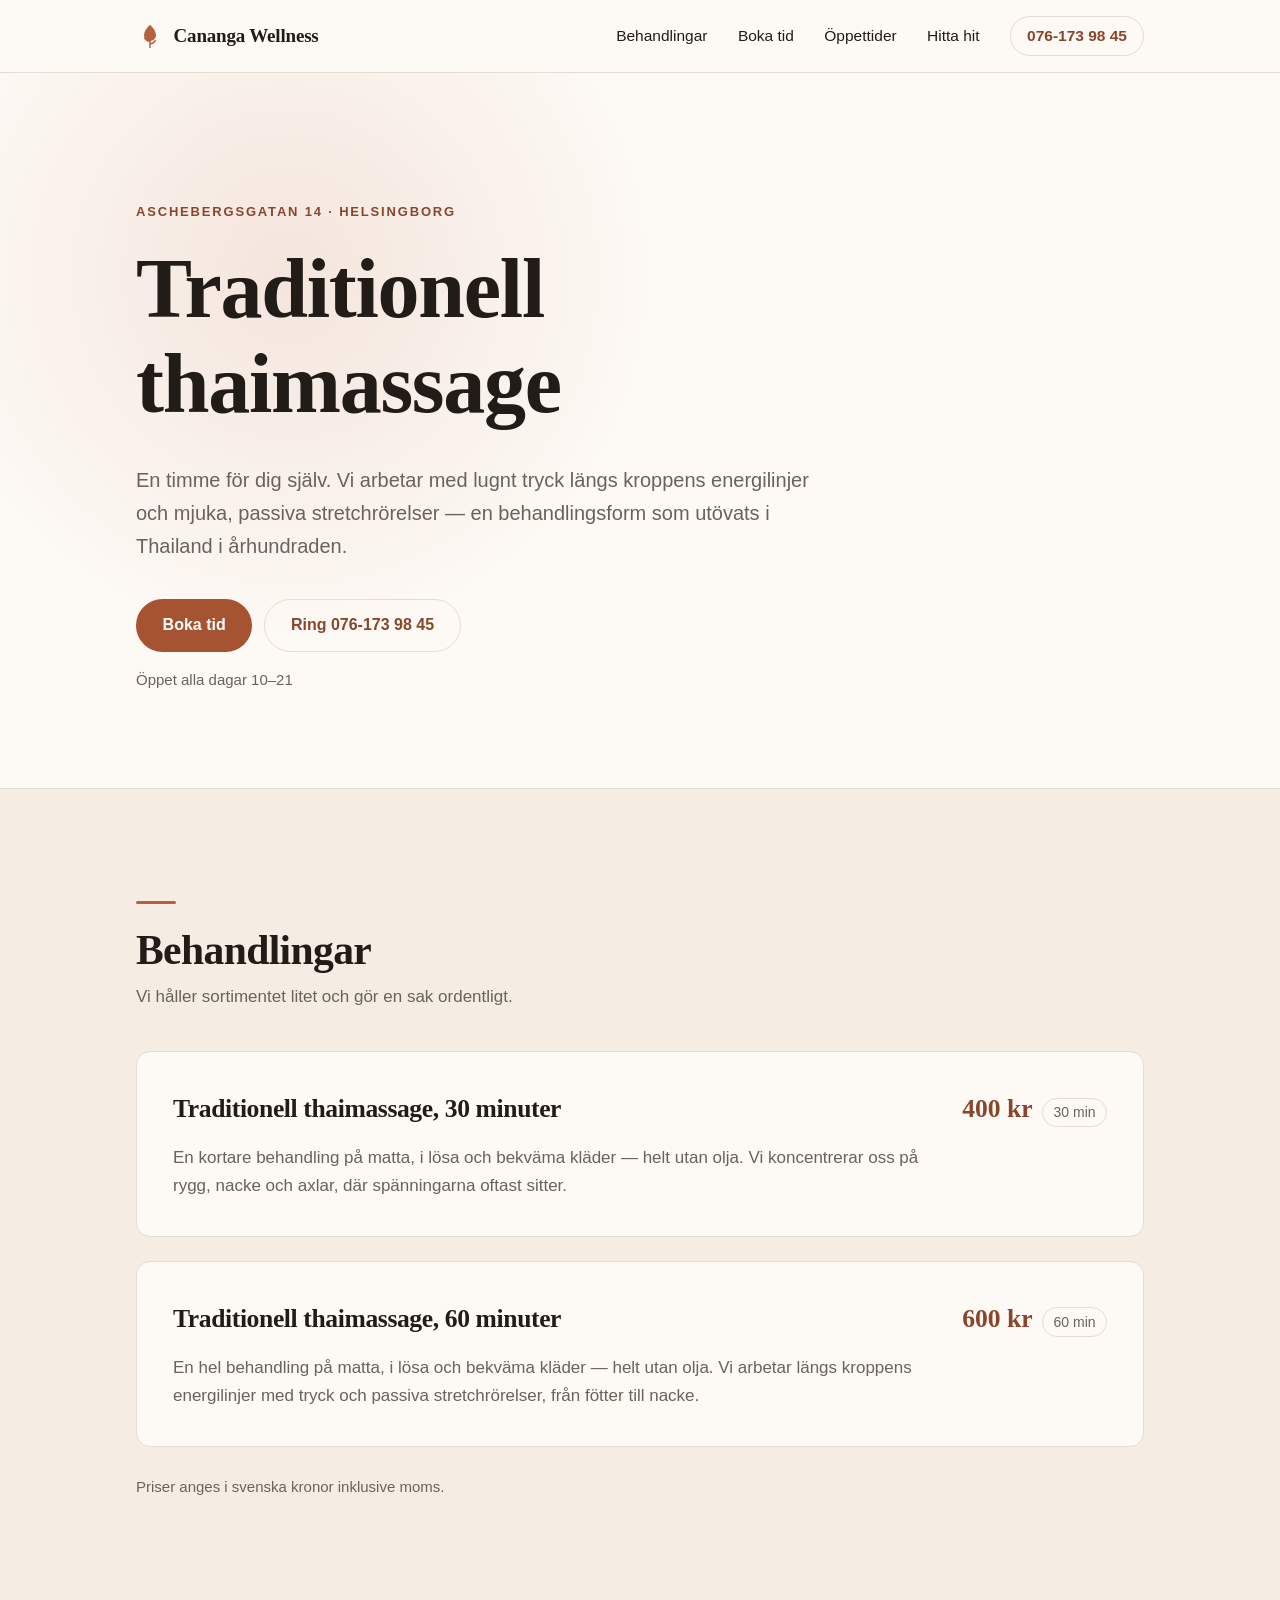
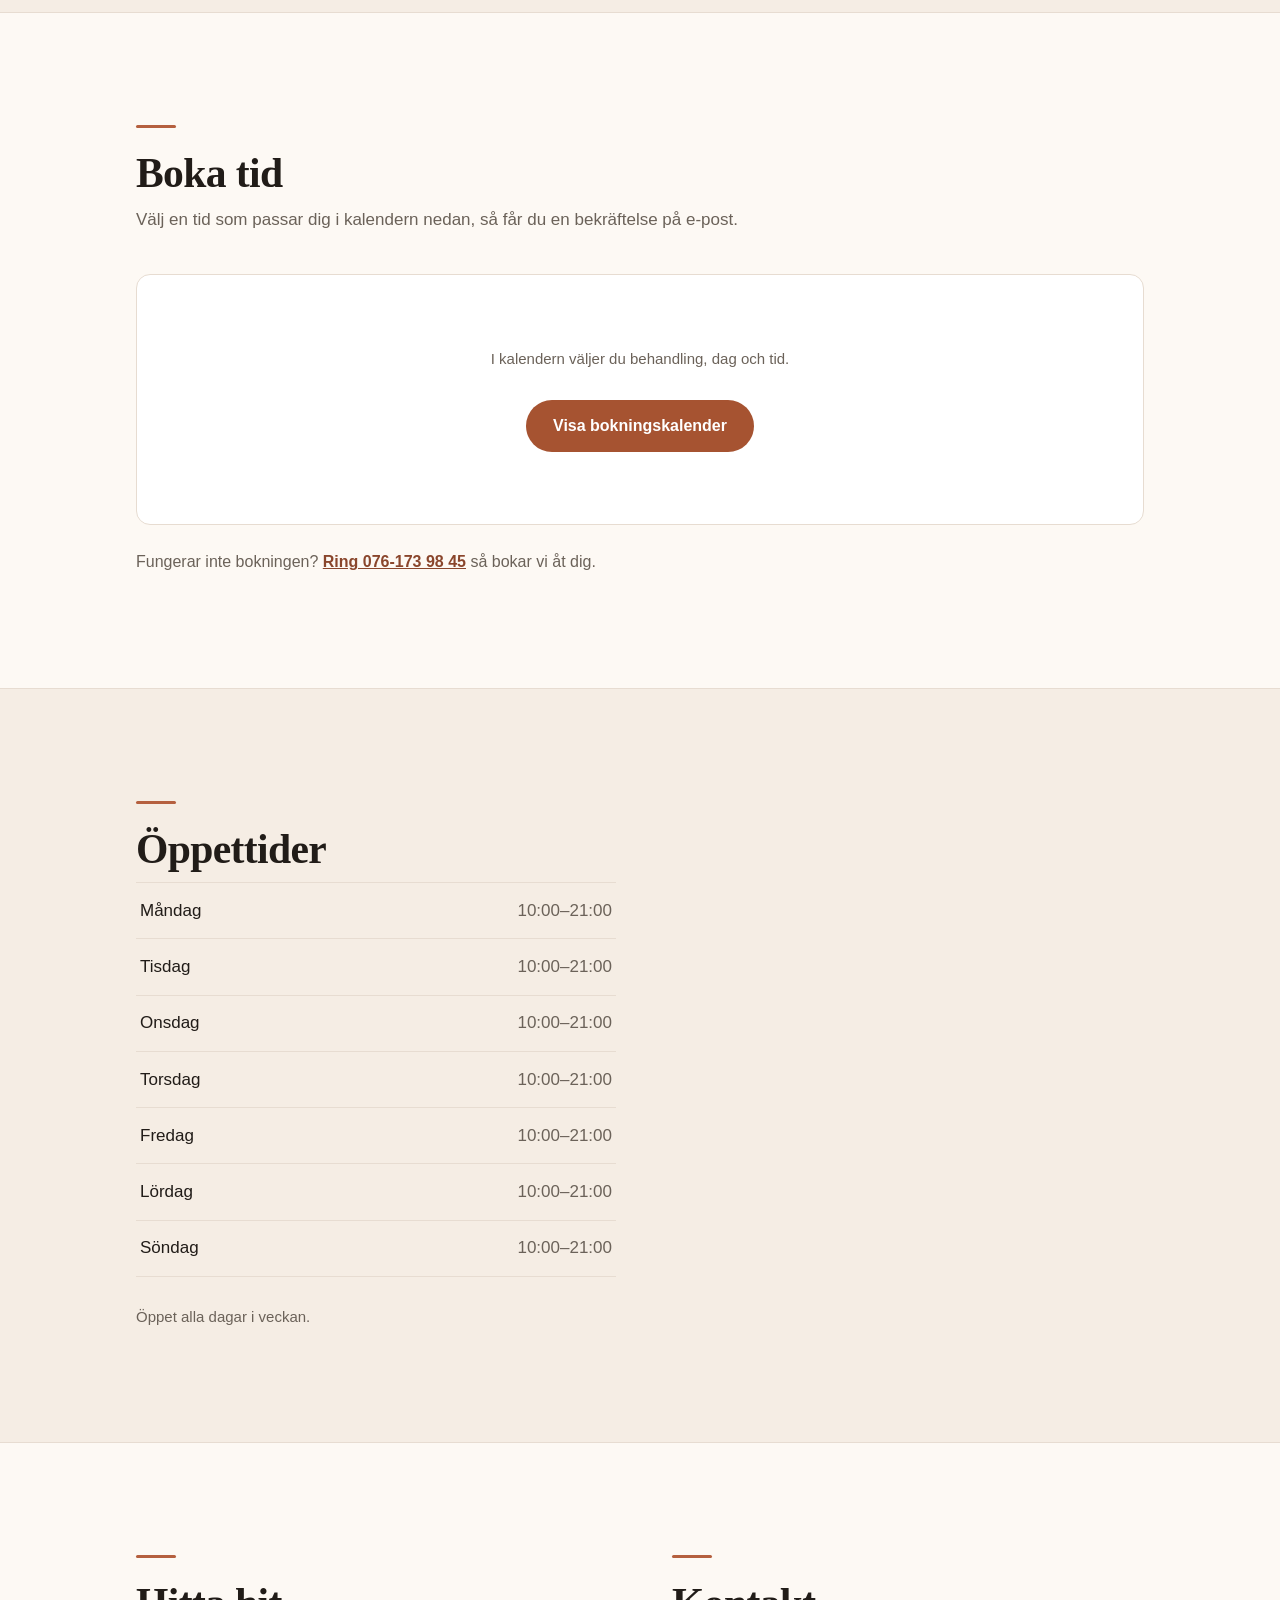
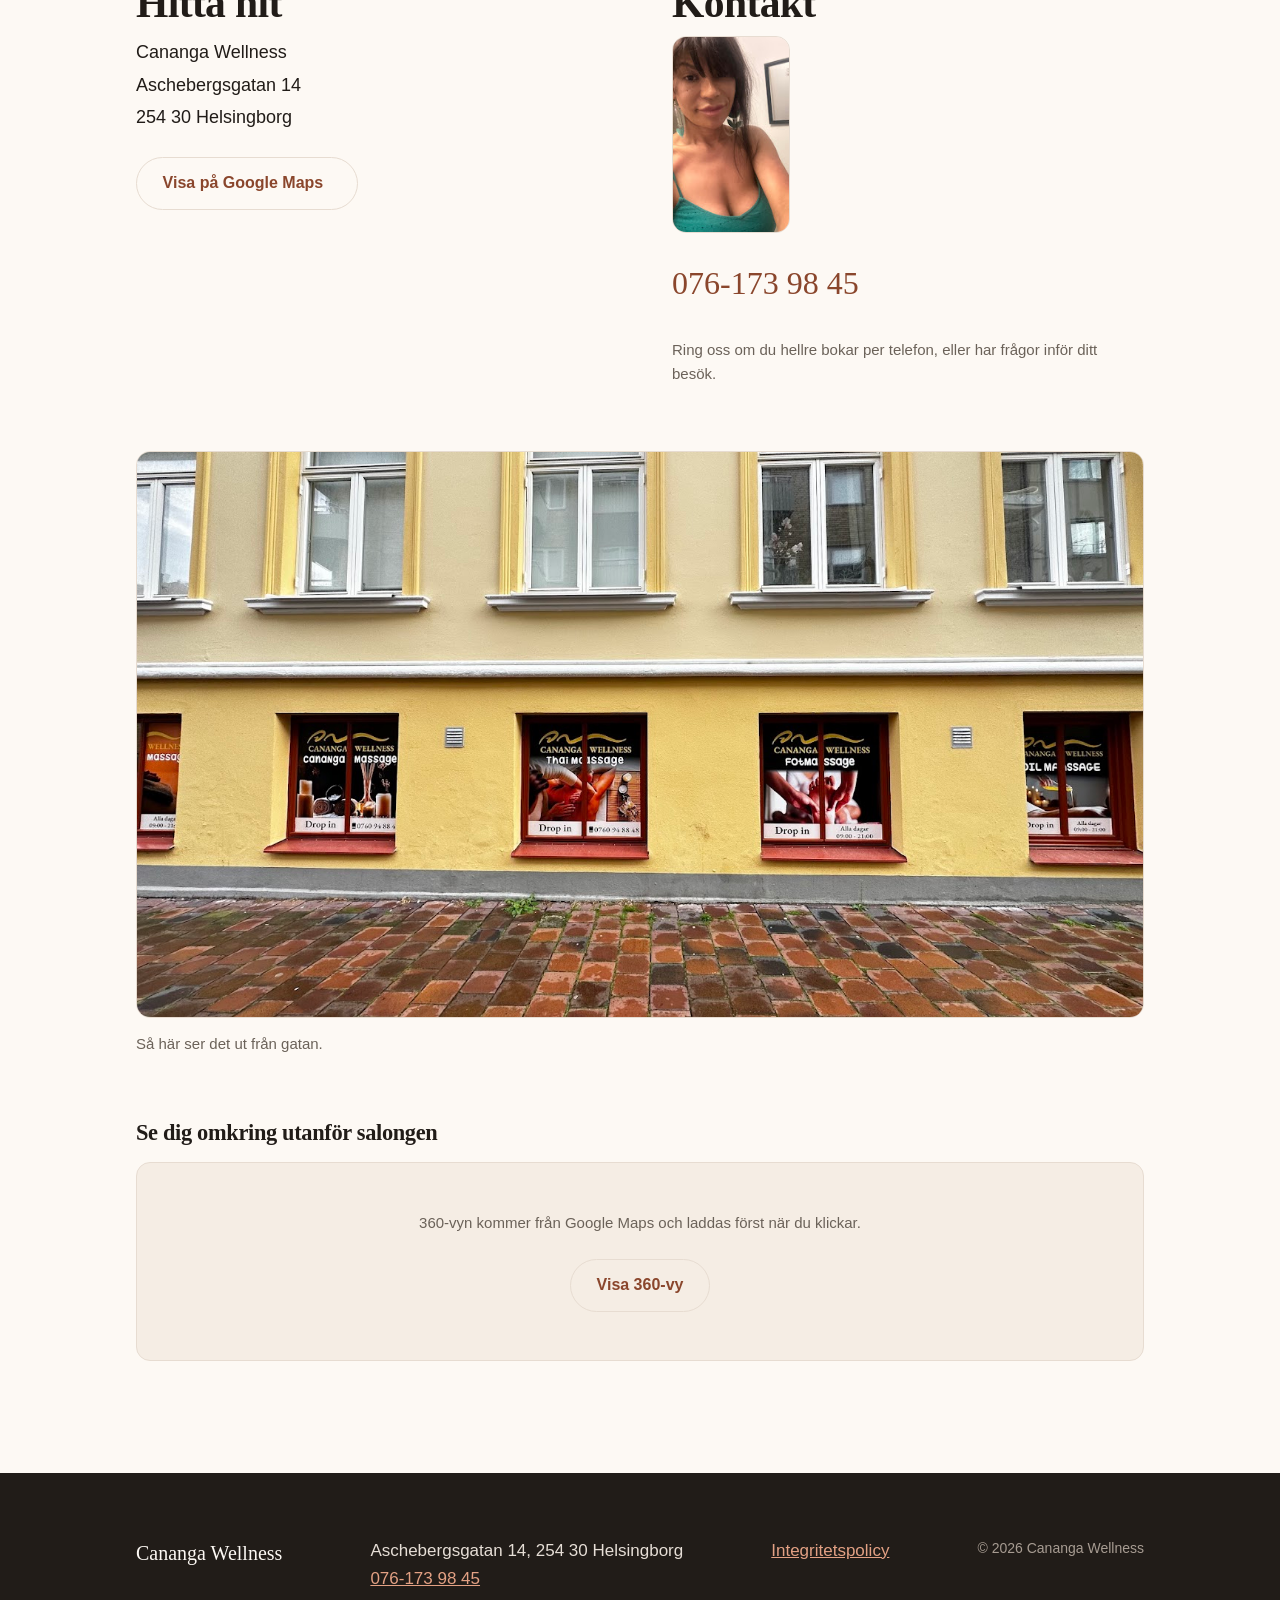
==== commit 868f808c: "Kortare text över knappen till 360-vyn Co-Authored-By: Claude Opus 5 (1M context) <noreply@anthropic" ====
--- a/index.html
+++ b/index.html
@@ -490,8 +490,7 @@
 
         <div class="streetview__gate" id="sv-gate">
           <p class="streetview__text">
-            360-vyn kommer från Google Maps och laddas först när du
-            klickar. Då skickas din IP-adress till Google.
+            360-vyn kommer från Google Maps och laddas först när du klickar.
           </p>
           <button class="btn btn--quiet" type="button" id="sv-load">Visa 360-vy</button>
         </div>
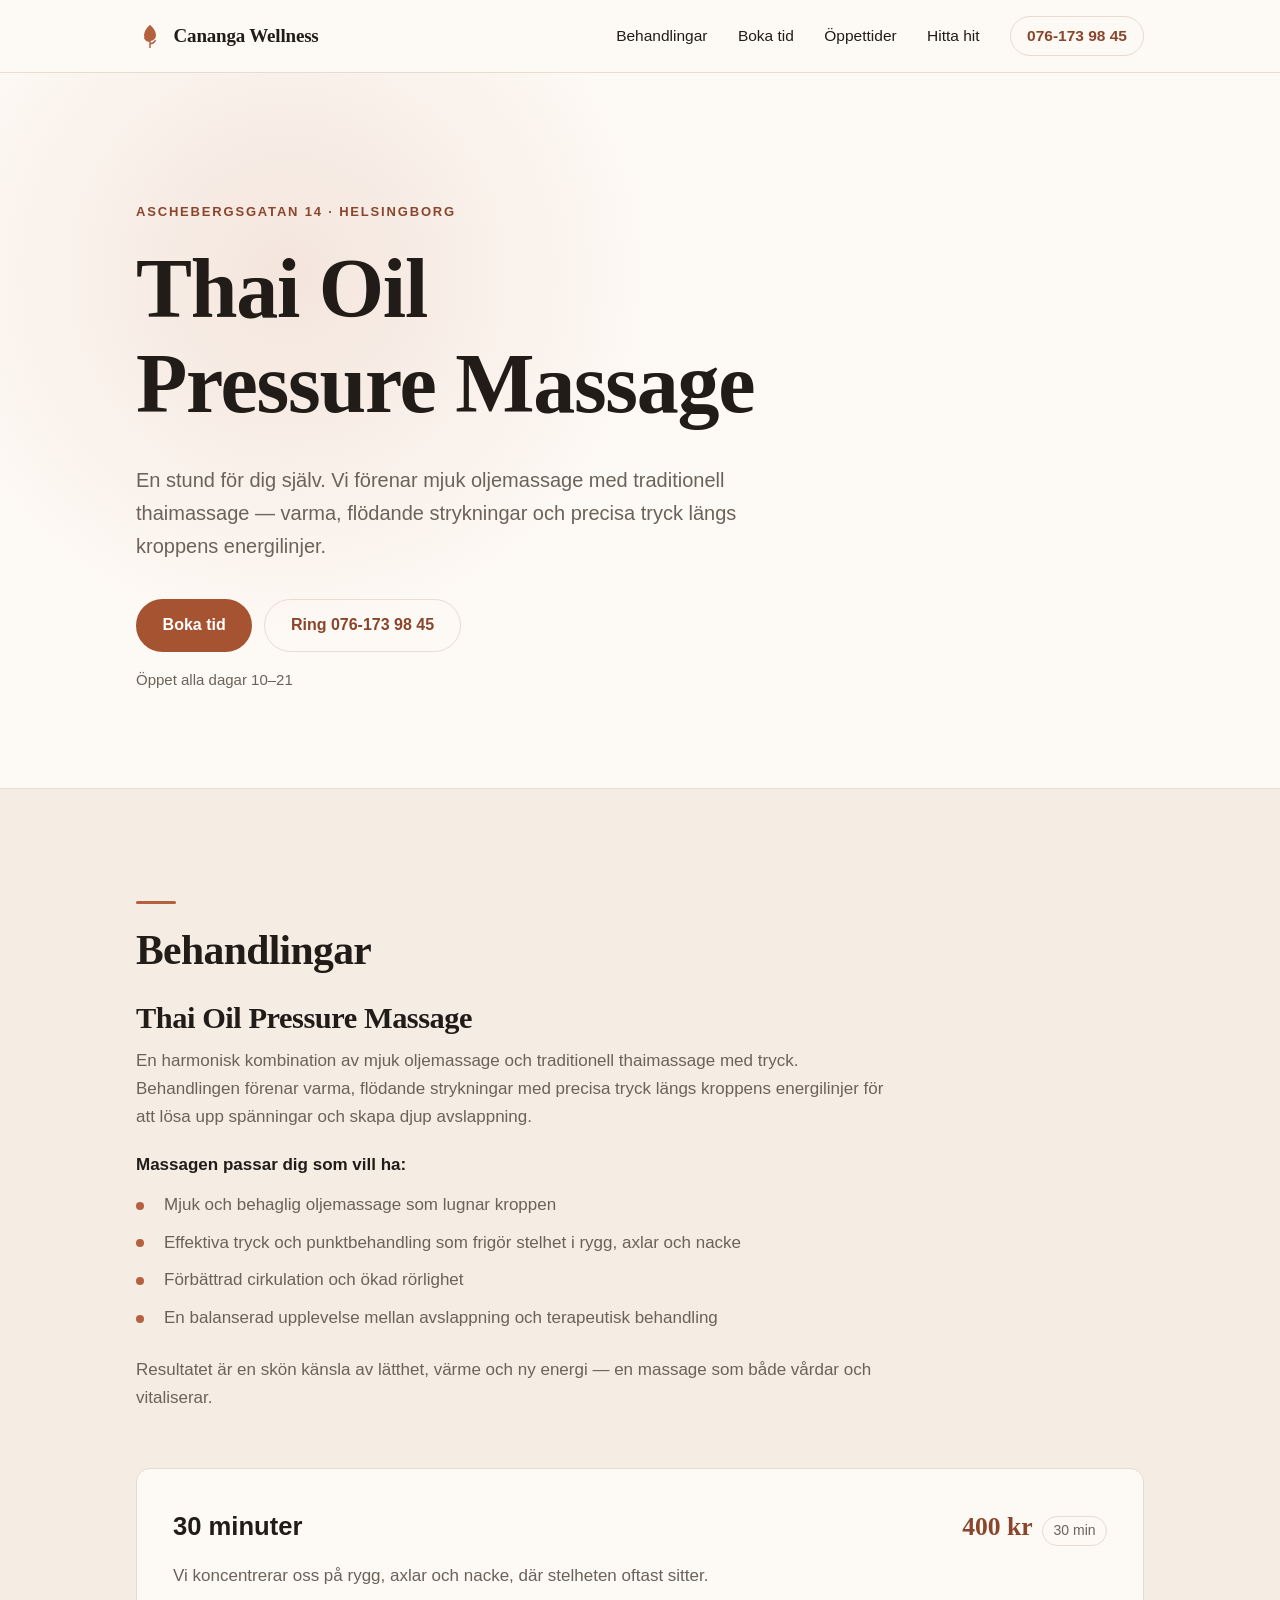
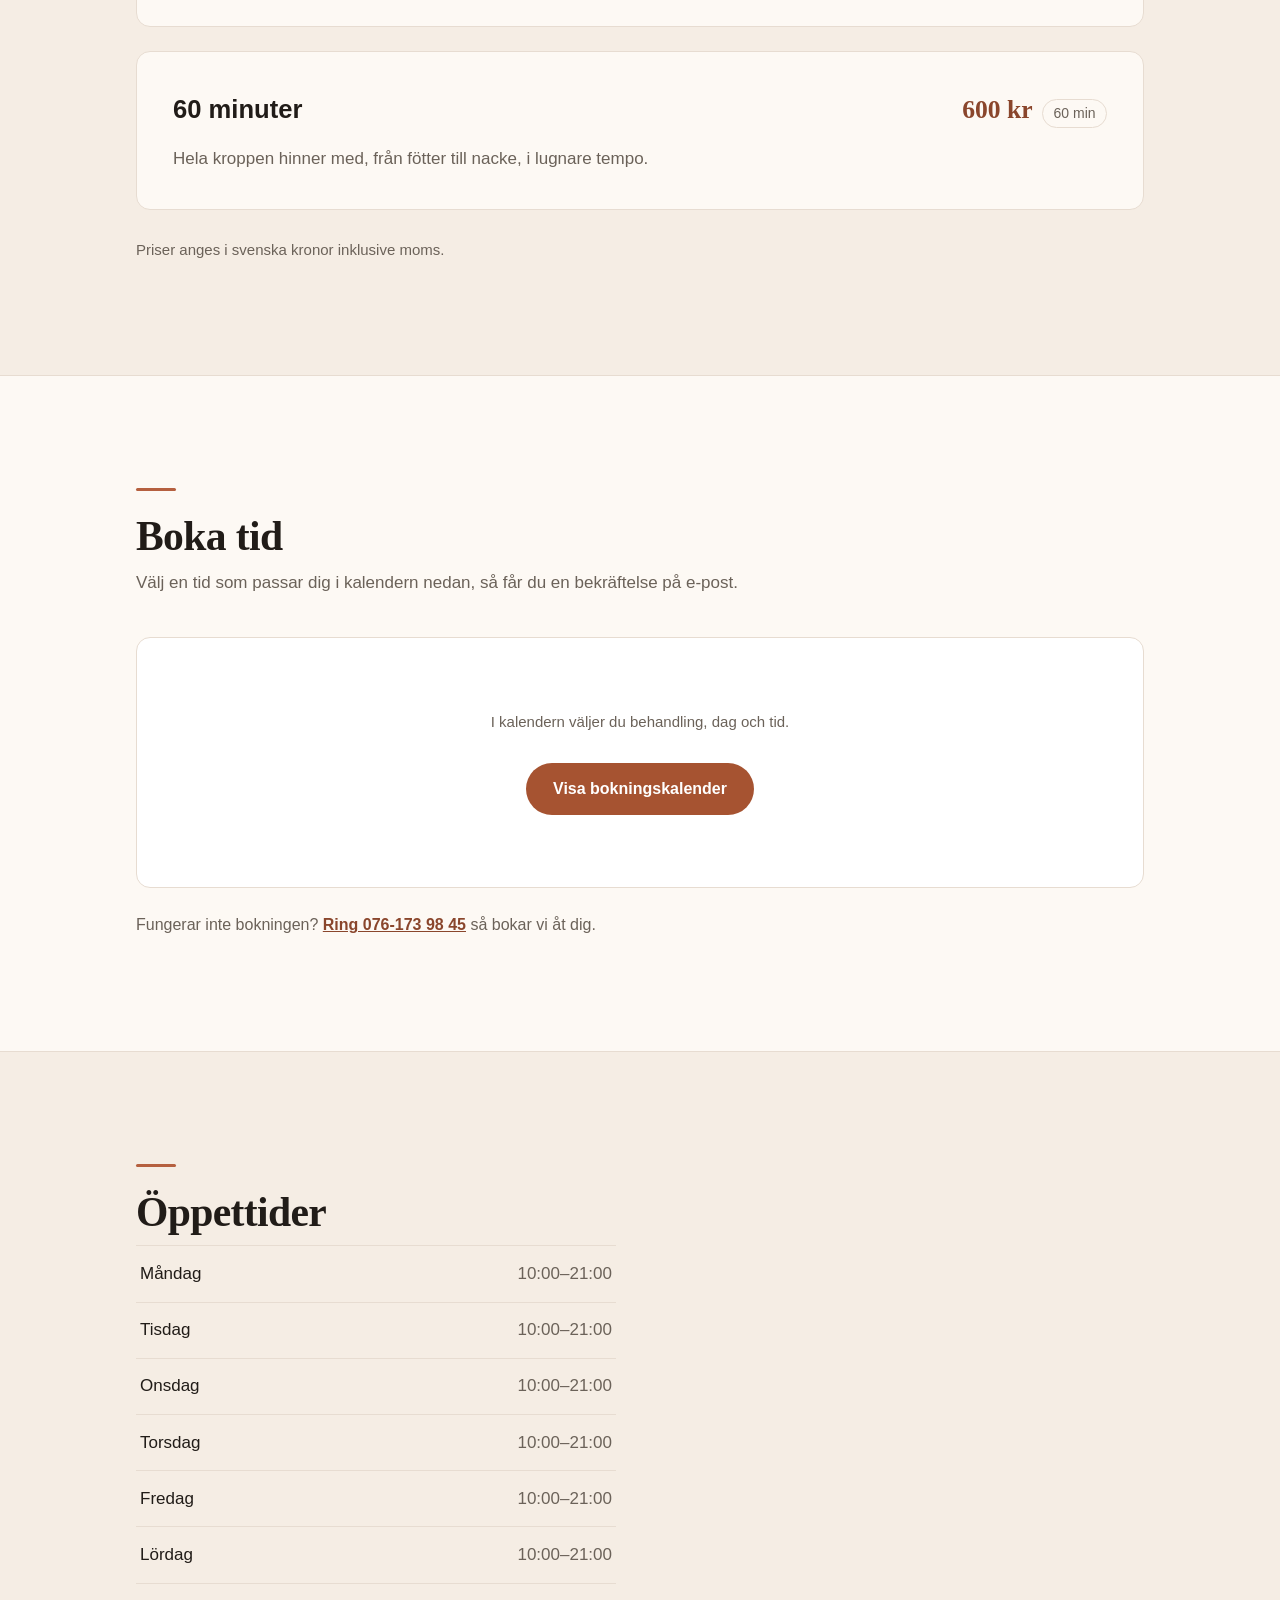
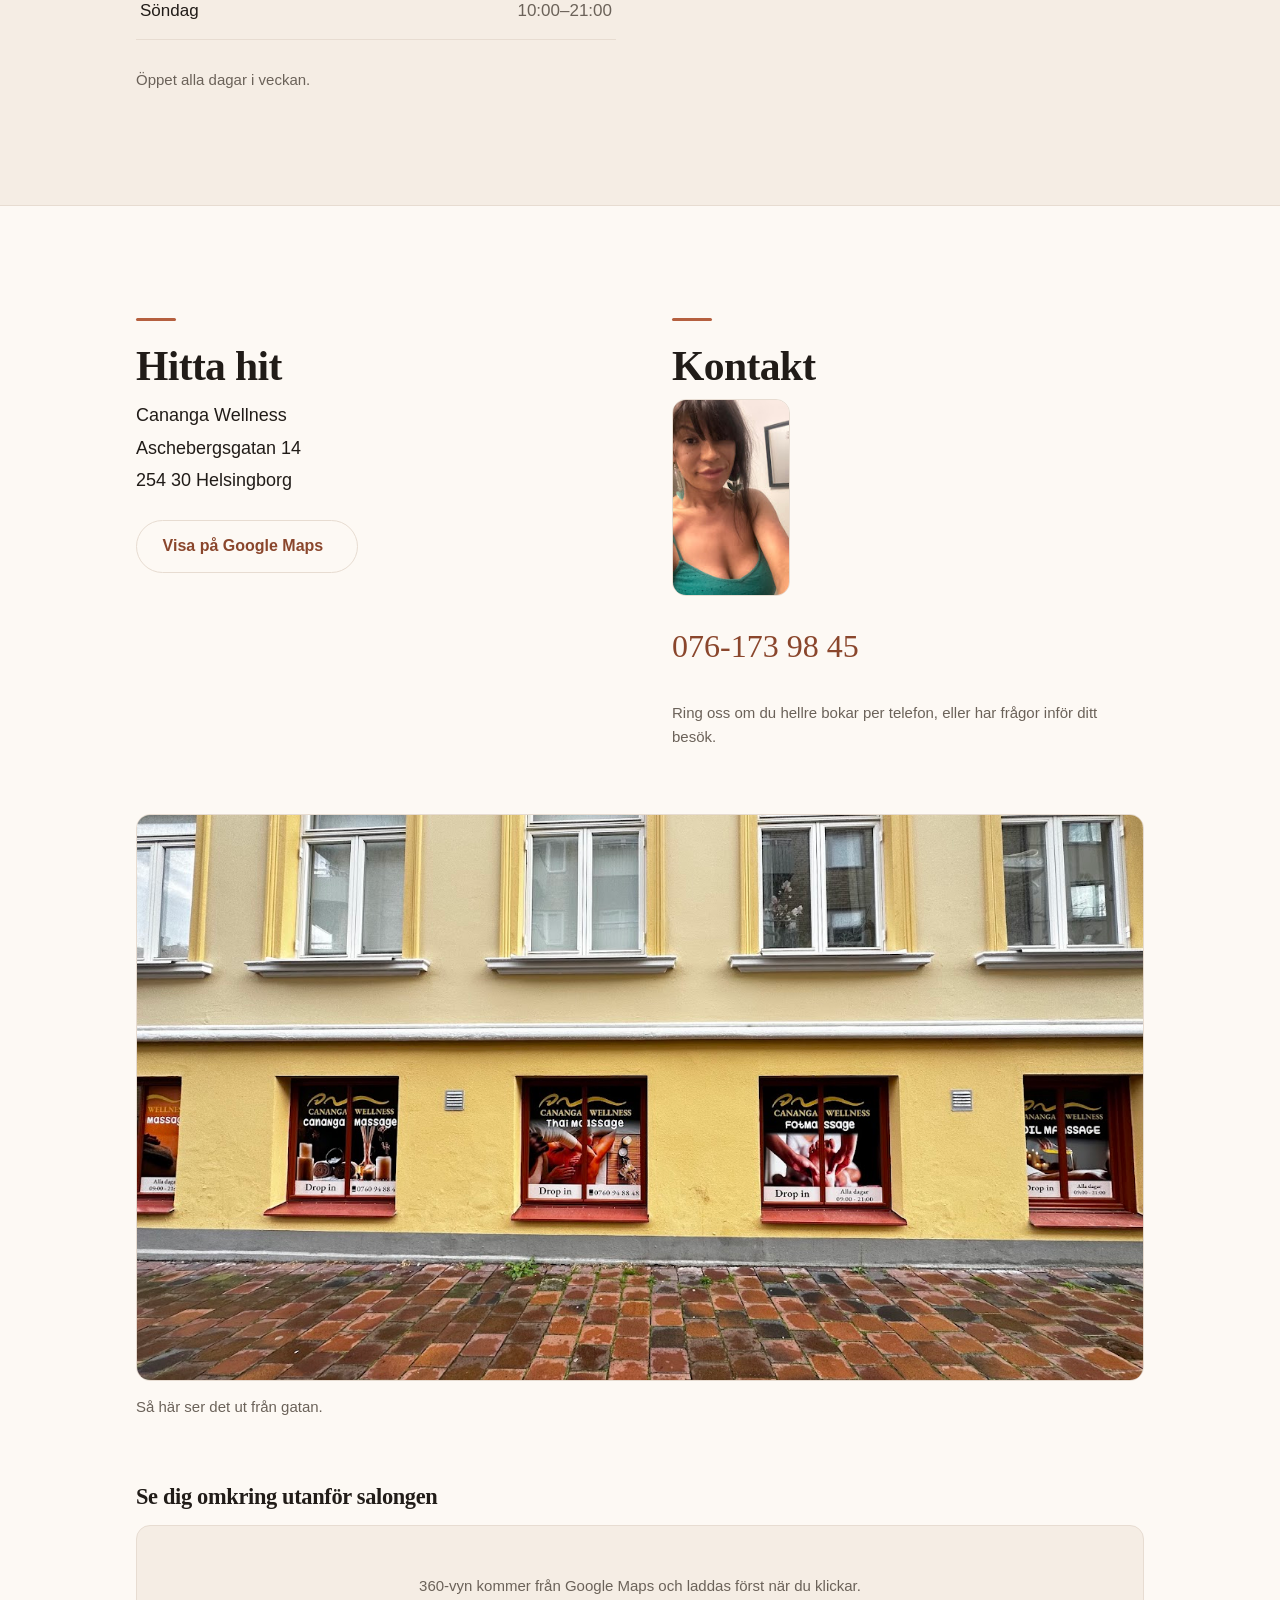
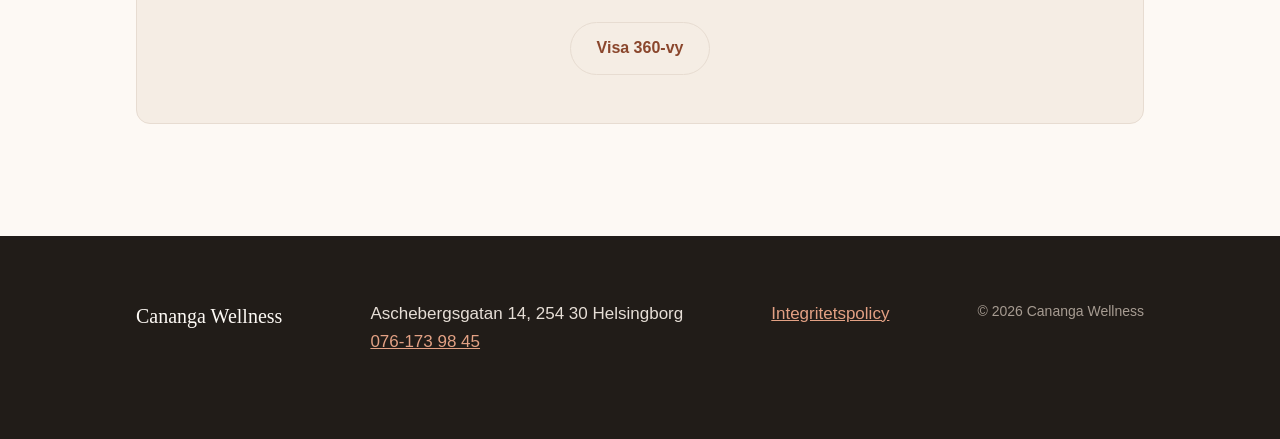
==== commit bcfbb7aa: "Byt behandlingstext till Thai Oil Pressure Massage Massagen är en kombination av oljemassage och tha" ====
--- a/index.html
+++ b/index.html
@@ -4,8 +4,8 @@
 <meta charset="utf-8">
 <meta name="viewport" content="width=device-width, initial-scale=1">
 
-<title>Cananga Wellness – Traditionell thaimassage i Helsingborg</title>
-<meta name="description" content="Traditionell thaimassage i Helsingborg. 30 min för 400 kr eller 60 min för 600 kr. Öppet alla dagar 10–21 på Aschebergsgatan 14. Boka tid online.">
+<title>Cananga Wellness – Thai Oil Pressure Massage i Helsingborg</title>
+<meta name="description" content="Thai Oil Pressure Massage i Helsingborg — mjuk oljemassage kombinerad med traditionell thaimassage. 30 min 400 kr, 60 min 600 kr. Öppet alla dagar 10–21.">
 <link rel="canonical" href="https://peraakesson-cloud.github.io/cananga-wellness/">
 
 <meta name="theme-color" content="#FDF9F4">
@@ -15,13 +15,13 @@
 <meta property="og:type" content="website">
 <meta property="og:locale" content="sv_SE">
 <meta property="og:site_name" content="Cananga Wellness">
-<meta property="og:title" content="Cananga Wellness – Traditionell thaimassage i Helsingborg">
-<meta property="og:description" content="Traditionell thaimassage: 30 min för 400 kr eller 60 min för 600 kr. Öppet alla dagar 10–21 på Aschebergsgatan 14 i Helsingborg.">
+<meta property="og:title" content="Cananga Wellness – Thai Oil Pressure Massage i Helsingborg">
+<meta property="og:description" content="Mjuk oljemassage kombinerad med traditionell thaimassage. 30 min 400 kr, 60 min 600 kr. Öppet alla dagar 10–21 på Aschebergsgatan 14.">
 <meta property="og:url" content="https://peraakesson-cloud.github.io/cananga-wellness/">
 <meta property="og:image" content="https://peraakesson-cloud.github.io/cananga-wellness/img/og-image.png">
 <meta property="og:image:width" content="1200">
 <meta property="og:image:height" content="630">
-<meta property="og:image:alt" content="Cananga Wellness – traditionell thaimassage i Helsingborg">
+<meta property="og:image:alt" content="Cananga Wellness – Thai Oil Pressure Massage i Helsingborg">
 <meta name="twitter:card" content="summary_large_image">
 
 <link rel="stylesheet" href="css/style.css">
@@ -73,11 +73,11 @@
   <section class="hero" id="top">
     <div class="wrap hero__inner">
       <p class="eyebrow">Aschebergsgatan 14 &middot; Helsingborg</p>
-      <h1 class="hero__title">Traditionell thaimassage</h1>
+      <h1 class="hero__title">Thai Oil Pressure Massage</h1>
       <p class="lead">
-        En timme för dig själv. Vi arbetar med lugnt tryck längs kroppens
-        energilinjer och mjuka, passiva stretchrörelser — en behandlingsform
-        som utövats i Thailand i århundraden.
+        En stund för dig själv. Vi förenar mjuk oljemassage med traditionell
+        thaimassage — varma, flödande strykningar och precisa tryck längs
+        kroppens energilinjer.
       </p>
       <p class="hero__actions">
         <a class="btn btn--primary" href="#boka">Boka tid</a>
@@ -91,40 +91,59 @@
   <section class="section section--alt" id="behandlingar">
     <div class="wrap">
       <h2 class="section__title">Behandlingar</h2>
-      <p class="section__intro">
-        Vi håller sortimentet litet och gör en sak ordentligt.
-      </p>
+
+      <!-- BESKRIVNING AV MASSAGEN — gäller båda längderna.
+           Ändrar du texten här behöver du inte ändra i korten nedan. -->
+      <div class="treatment-intro">
+        <h3 class="treatment-intro__name">Thai Oil Pressure Massage</h3>
+        <p>
+          En harmonisk kombination av mjuk oljemassage och traditionell
+          thaimassage med tryck. Behandlingen förenar varma, flödande
+          strykningar med precisa tryck längs kroppens energilinjer för att
+          lösa upp spänningar och skapa djup avslappning.
+        </p>
+
+        <p class="treatment-intro__label">Massagen passar dig som vill ha:</p>
+        <ul class="ticks">
+          <li>Mjuk och behaglig oljemassage som lugnar kroppen</li>
+          <li>Effektiva tryck och punktbehandling som frigör stelhet i rygg, axlar och nacke</li>
+          <li>Förbättrad cirkulation och ökad rörlighet</li>
+          <li>En balanserad upplevelse mellan avslappning och terapeutisk behandling</li>
+        </ul>
+
+        <p>
+          Resultatet är en skön känsla av lätthet, värme och ny energi — en
+          massage som både vårdar och vitaliserar.
+        </p>
+      </div>
 
       <ul class="treatments">
 
-        <!-- EN BEHANDLING = ETT <li>-BLOCK. Kopiera hela blocket for att lagga till fler. -->
+        <!-- EN LÄNGD = ETT <li>-BLOCK. Kopiera hela blocket för att lägga till fler. -->
         <li class="treatment">
           <div class="treatment__head">
-            <h3 class="treatment__name">Traditionell thaimassage, 30 minuter</h3>
+            <h4 class="treatment__name">30 minuter</h4>
             <p class="treatment__price">
               <span class="treatment__amount">400&nbsp;kr</span>
               <span class="treatment__time">30 min</span>
             </p>
           </div>
           <p class="treatment__desc">
-            En kortare behandling på matta, i lösa och bekväma kläder — helt
-            utan olja. Vi koncentrerar oss på rygg, nacke och axlar, där
-            spänningarna oftast sitter.
+            Vi koncentrerar oss på rygg, axlar och nacke, där stelheten
+            oftast sitter.
           </p>
         </li>
 
         <li class="treatment">
           <div class="treatment__head">
-            <h3 class="treatment__name">Traditionell thaimassage, 60 minuter</h3>
+            <h4 class="treatment__name">60 minuter</h4>
             <p class="treatment__price">
               <span class="treatment__amount">600&nbsp;kr</span>
               <span class="treatment__time">60 min</span>
             </p>
           </div>
           <p class="treatment__desc">
-            En hel behandling på matta, i lösa och bekväma kläder — helt
-            utan olja. Vi arbetar längs kroppens energilinjer med tryck och
-            passiva stretchrörelser, från fötter till nacke.
+            Hela kroppen hinner med, från fötter till nacke, i lugnare tempo.
           </p>
         </li>
         <!-- SLUT PÅ BEHANDLINGSBLOCK -->
@@ -562,7 +581,7 @@
   "@context": "https://schema.org",
   "@type": "DaySpa",
   "name": "Cananga Wellness",
-  "description": "Traditionell thaimassage i Helsingborg. 60 minuters behandling.",
+  "description": "Thai Oil Pressure Massage i Helsingborg — mjuk oljemassage kombinerad med traditionell thaimassage med tryck.",
   "url": "https://peraakesson-cloud.github.io/cananga-wellness/",
   "image": "https://peraakesson-cloud.github.io/cananga-wellness/img/og-image.png",
   "telephone": "+46761739845",
@@ -593,8 +612,8 @@
       "availability": "https://schema.org/InStock",
       "itemOffered": {
         "@type": "Service",
-        "name": "Traditionell thaimassage, 60 minuter",
-        "serviceType": "Thaimassage"
+        "name": "Thai Oil Pressure Massage, 60 minuter",
+        "serviceType": "Thai Oil Pressure Massage"
       }
     },
     {
@@ -604,8 +623,8 @@
       "availability": "https://schema.org/InStock",
       "itemOffered": {
         "@type": "Service",
-        "name": "Traditionell thaimassage, 30 minuter",
-        "serviceType": "Thaimassage"
+        "name": "Thai Oil Pressure Massage, 30 minuter",
+        "serviceType": "Thai Oil Pressure Massage"
       }
     }
   ]
--- a/css/style.css
+++ b/css/style.css
@@ -376,6 +376,49 @@
    Behandlingar
    -------------------------------------------------------------------------- */
 
+/* Beskrivningen av massagen, ovanför de två längderna */
+.treatment-intro {
+  max-width: 44em;
+  margin-top: 1.75rem;
+  margin-bottom: clamp(2.5rem, 6vw, 3.5rem);
+  color: var(--ink-soft);
+}
+
+.treatment-intro__name {
+  font-size: clamp(1.4rem, 3.5vw, 1.9rem);
+  color: var(--ink);
+  margin-bottom: 0.75rem;
+}
+
+.treatment-intro__label {
+  color: var(--ink);
+  font-weight: 600;
+  margin-bottom: 0.75rem;
+}
+
+/* Punktlista med accentfärgad markör */
+.ticks {
+  display: grid;
+  gap: 0.6rem;
+  margin-bottom: 1.5rem;
+}
+
+.ticks li {
+  position: relative;
+  padding-left: 1.75rem;
+}
+
+.ticks li::before {
+  content: "";
+  position: absolute;
+  left: 0;
+  top: 0.62em;
+  width: 0.5rem;
+  height: 0.5rem;
+  border-radius: 50%;
+  background: var(--accent);
+}
+
 .treatments {
   display: grid;
   gap: 1.25rem;
